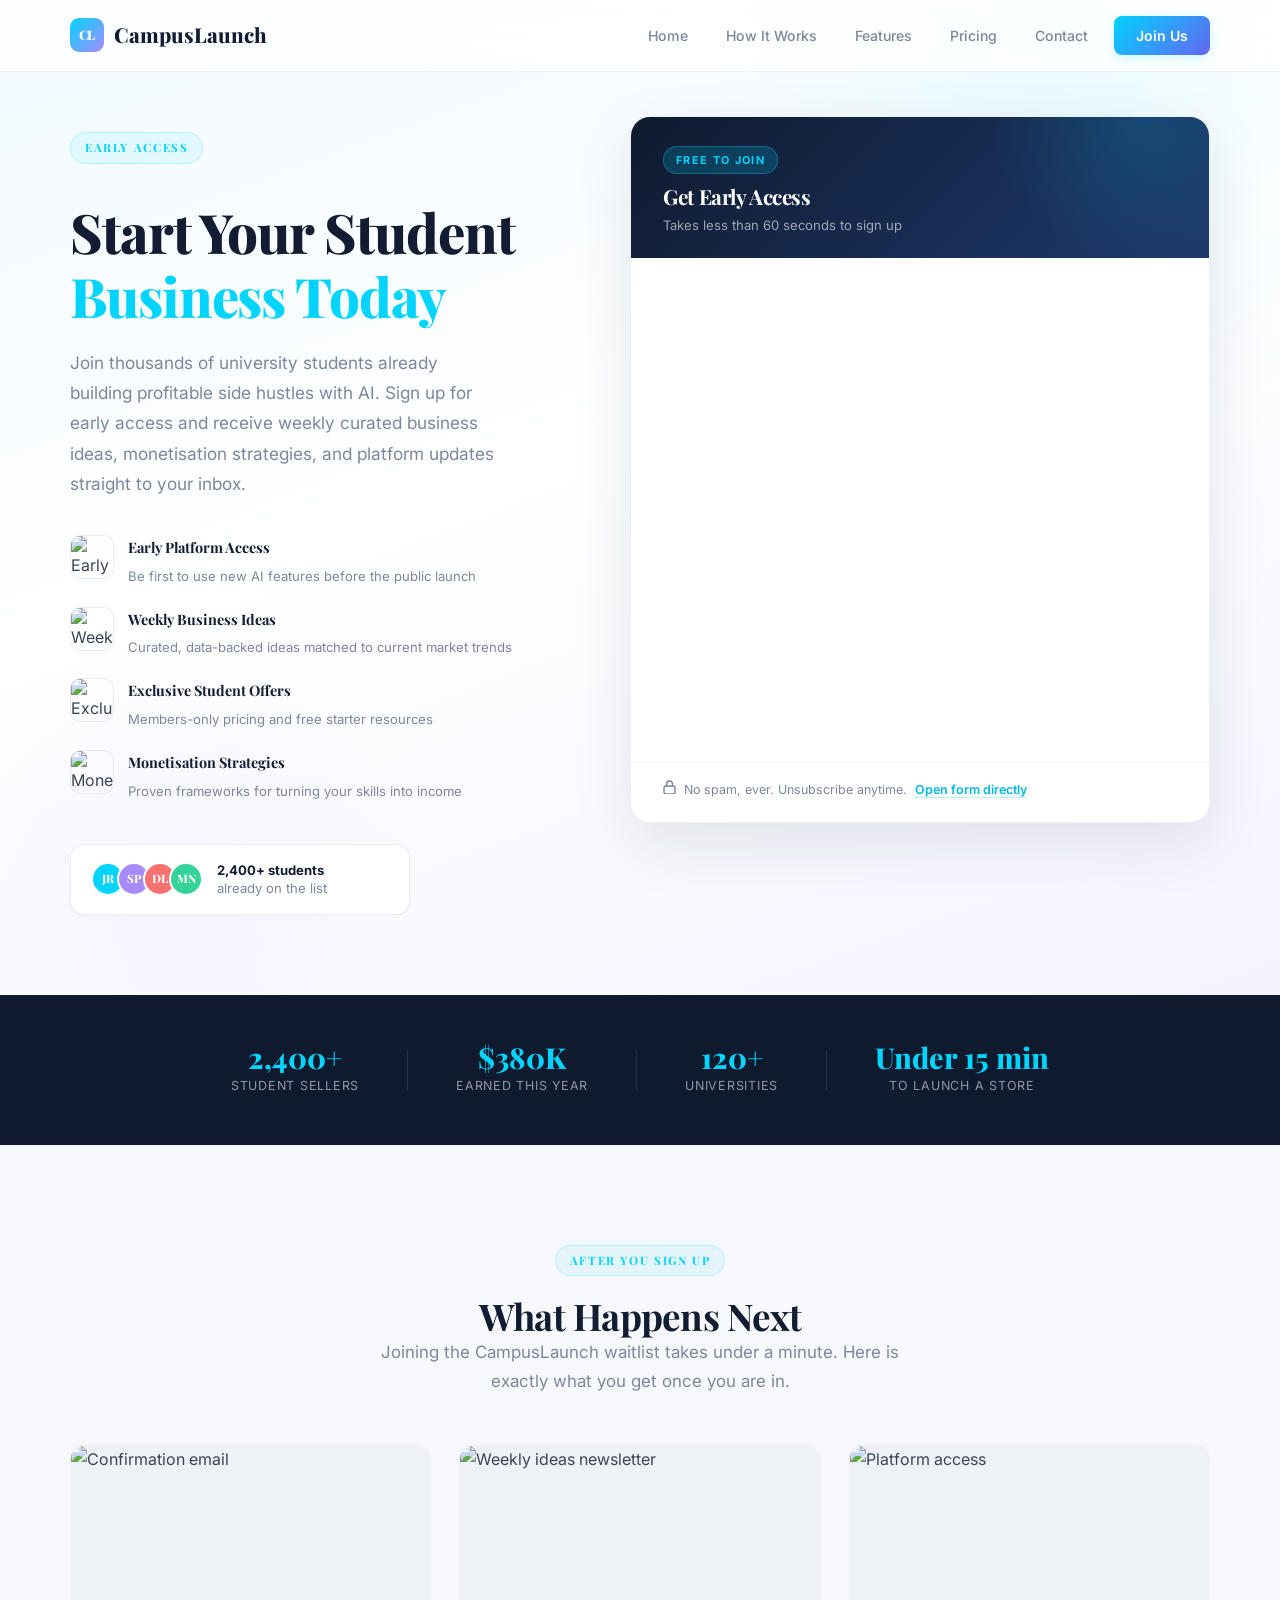
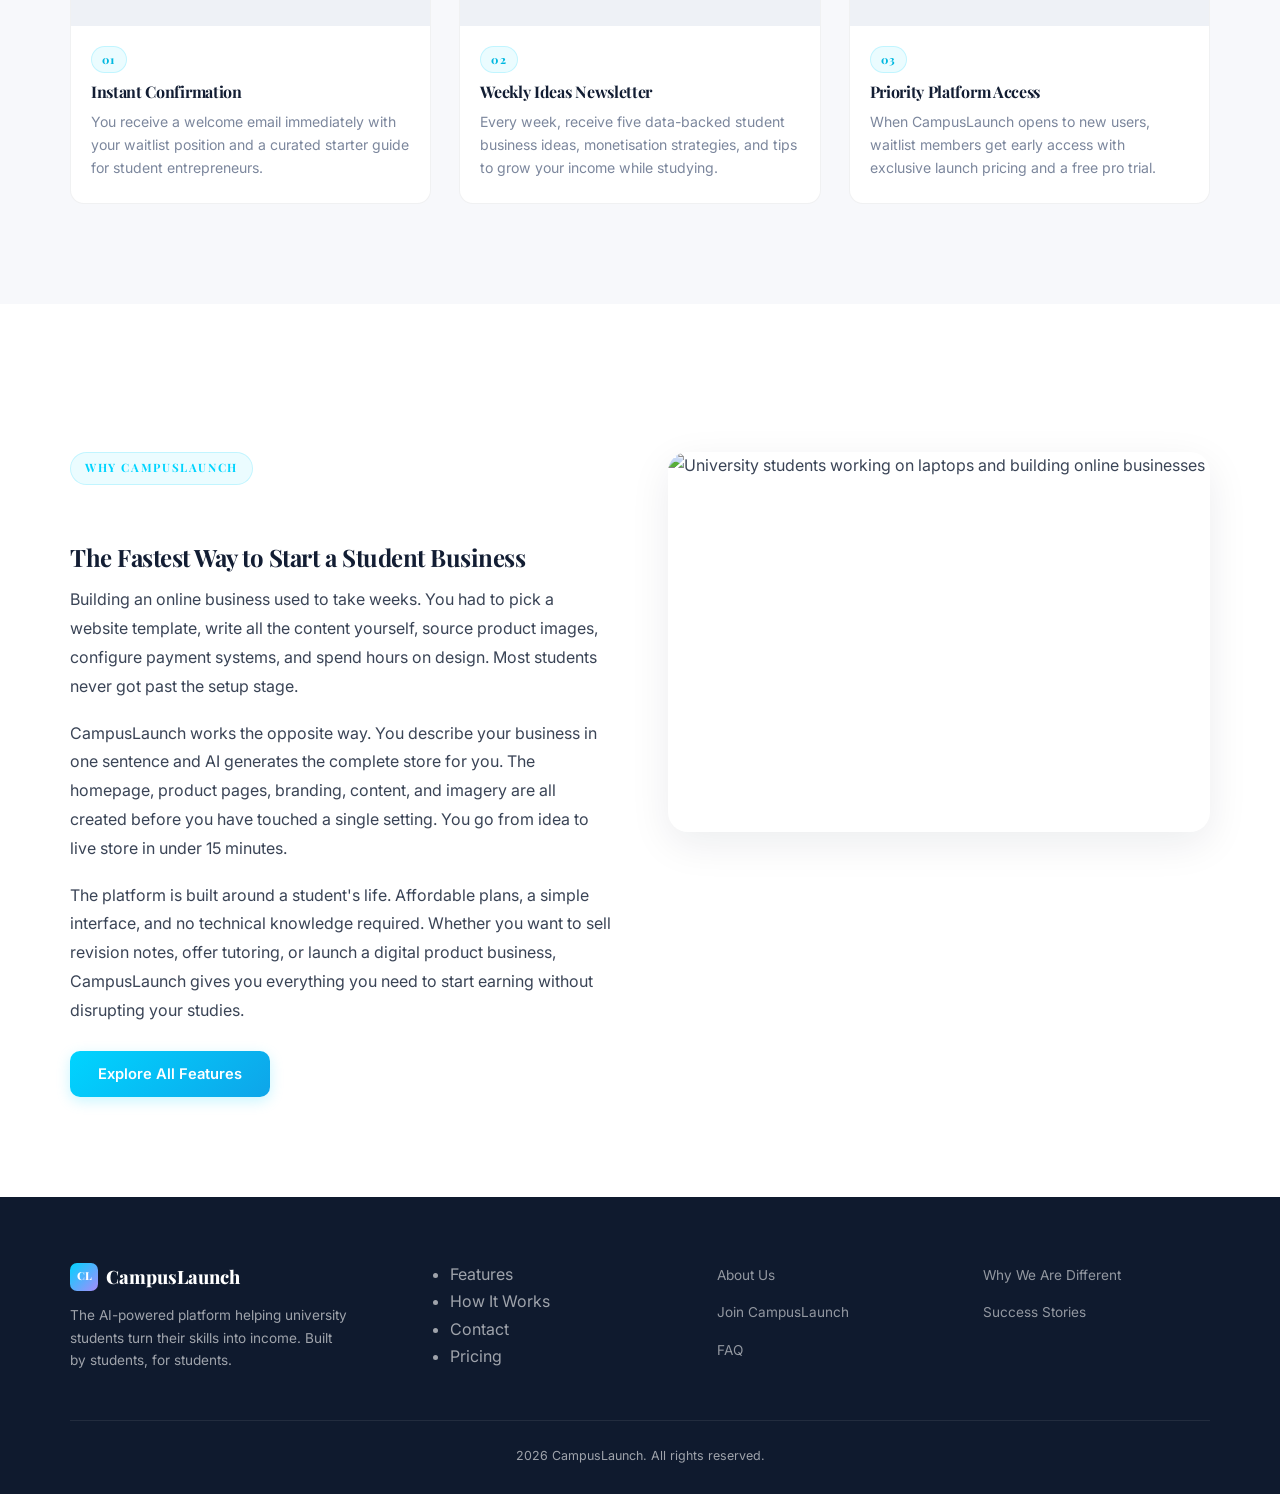
==== CampusLaunch/contact.html @ 21c86d1c "links" ====
<!DOCTYPE html>
<html lang="en">
<head>
  <!-- Google tag (gtag.js) -->
  <script async src="https://www.googletagmanager.com/gtag/js?id=G-KJG0RZD0YB"></script>
  <script>
    window.dataLayer = window.dataLayer || [];
    function gtag(){
      dataLayer.push(arguments);}
    gtag('js', new Date());
    gtag('config', 'G-KJG0RZD0YB');
  </script>

  <meta charset="UTF-8">
  <meta name="robots" content="index, follow">
  <meta name="viewport" content="width=device-width, initial-scale=1.0">

  <title>Join CampusLaunch | Get Early Access and Weekly Business Ideas</title>
  <meta name="description" content="Sign up for CampusLaunch early access. Get curated student business ideas, monetisation strategies, and exclusive platform updates straight to your inbox.">
  <link rel="canonical" href="https://campuslaunch.vercel.app/contact">

  <!-- Open Graph -->
  <meta property="og:title" content="Join CampusLaunch | Get Early Access">
  <meta property="og:description" content="Sign up for CampusLaunch early access and start building your AI-powered student business today.">
  <meta property="og:type" content="website">
  <meta property="og:url" content="https://campuslaunch.vercel.app/contact" >

  <!-- Fonts -->
  <link rel="preconnect" href="https://fonts.googleapis.com">
  <link rel="preconnect" href="https://fonts.gstatic.com" crossorigin>
  <link href="https://fonts.googleapis.com/css2?family=Playfair+Display:wght@500;600;700;800&family=Inter:wght@400;500;600;700&display=swap" rel="stylesheet">
  <!-- Styles -->
  <link rel="stylesheet" href="css/main.css">

  <!-- Structured Data -->
  <script type="application/ld+json">
  {
    "@context": "https://schema.org",
    "@type": "WebPage",
    "name": "Contact CampusLaunch",
    "description": "Join the CampusLaunch early access list to receive curated student business ideas and exclusive platform updates.",
    "url": "https://campuslaunch.vercel.app/contact"  }
  </script>
</head>

<body>

  <!-- Scroll Progress Bar -->
  <div class="scroll-progress" id="scrollProgress"></div>

  <!-- ======= NAVIGATION ======= -->
  <nav class="navbar" id="navbar">
    <div class="nav-inner">
      <a href="/" class="nav-brand">
        <span class="logo-mark">CL</span>
        CampusLaunch
      </a>
      <ul class="nav-links" id="navLinks">
        <li><a href="/">Home</a></li>
        <li><a href="/how-it-works">How It Works</a></li>
        <li><a href="/features">Features</a></li>
        <li><a href="/pricing">Pricing</a></li>
        <li><a href="/contact">Contact</a></li>
        <li><a href="/contact" class="nav-cta" onclick="gtag('event', 'cta_click', {
          'event_category': 'CTA',
          'event_label': 'Navigation Join Us'
        });">Join Us</a></li>
      </ul>
      <div class="hamburger" id="hamburger" onclick="toggleNav()">
        <span></span><span></span><span></span>
      </div>
    </div>
  </nav>

  <!-- ======= CONTACT HERO WITH FORM ======= -->
  <section class="contact-hero">
    <div class="container">
      <div class="contact-hero-inner">

        <!-- Left: Text and Benefits -->
        <div class="contact-hero-text">
          <div class="section-label">Early Access</div>
          <h1>Start Your Student<br><span class="accent">Business Today</span></h1>
          <p class="contact-lead">Join thousands of university students already building profitable side hustles with AI. Sign up for early access and receive weekly curated business ideas, monetisation strategies, and platform updates straight to your inbox.</p>

          <div class="contact-benefits">
            <div class="benefit-item">
              <div class="benefit-icon-img">
                <img src="https://images.unsplash.com/photo-1522202176988-66273c2fd55f?w=60&q=80" alt="Early access">
              </div>
              <div>
                <strong>Early Platform Access</strong>
                <span>Be first to use new AI features before the public launch</span>
              </div>
            </div>
            <div class="benefit-item">
              <div class="benefit-icon-img">
                <img src="https://images.unsplash.com/photo-1434030216411-0b793f4b4173?w=60&q=80" alt="Weekly ideas">
              </div>
              <div>
                <strong>Weekly Business Ideas</strong>
                <span>Curated, data-backed ideas matched to current market trends</span>
              </div>
            </div>
            <div class="benefit-item">
              <div class="benefit-icon-img">
                <img src="https://images.unsplash.com/photo-1554224155-6726b3ff858f?w=60&q=80" alt="Exclusive offers">
              </div>
              <div>
                <strong>Exclusive Student Offers</strong>
                <span>Members-only pricing and free starter resources</span>
              </div>
            </div>
            <div class="benefit-item">
              <div class="benefit-icon-img">
                <img src="https://images.unsplash.com/photo-1460925895917-afdab827c52f?w=60&q=80" alt="Monetisation strategies">
              </div>
              <div>
                <strong>Monetisation Strategies</strong>
                <span>Proven frameworks for turning your skills into income</span>
              </div>
            </div>
          </div>

          <div class="contact-social-proof">
            <div class="csp-avatars">
              <div class="csp-av av-cyan">JR</div>
              <div class="csp-av av-purple">SP</div>
              <div class="csp-av av-coral">DL</div>
              <div class="csp-av av-lime">MN</div>
            </div>
            <div class="csp-text">
              <strong>2,400+ students</strong> already on the list
            </div>
          </div>
        </div>

        <!-- Right: Google Form Card -->
        <div class="contact-form-panel">
          <div class="form-card">
            <div class="form-card-header">
              <div class="form-header-badge">Free to Join</div>
              <h3>Get Early Access</h3>
              <p>Takes less than 60 seconds to sign up</p>
            </div>
            <div class="form-card-body">
              <iframe
                src="https://forms.gle/98wyfQ5CXKZc43GC8"
                width="100%"
                height="500"
                frameborder="0"
                title="CampusLaunch Early Access Signup Form">
              </iframe>
            </div>
            <div class="form-card-footer">
              <span class="form-lock-icon">
                <svg width="13" height="14" viewBox="0 0 13 14" fill="none" xmlns="http://www.w3.org/2000/svg">
                  <rect x="1" y="6" width="11" height="8" rx="2" stroke="#7c879d" stroke-width="1.4"/>
                  <path d="M3.5 6V4a3 3 0 016 0v2" stroke="#7c879d" stroke-width="1.4" stroke-linecap="round"/>
                </svg>
              </span>
              <span>No spam, ever. Unsubscribe anytime.</span>
              <a href="https://forms.gle/98wyfQ5CXKZc43GC8"
                 target="_blank"
                 rel="noopener"
                 class="inline-link"
                 onclick="gtag('event', 'lead_click', {
                   'event_category': 'Lead',
                   'event_label': 'Google Form Direct Click'
                 });">Open form directly</a>
            </div>
          </div>
        </div>

      </div>
    </div>
  </section>

  <!-- ======= STATS STRIP ======= -->
  <section class="stats-strip">
    <div class="container">
      <div class="stats-strip-inner stagger">
        <div class="stat-item">
          <div class="stat-number">2,400+</div>
          <div class="stat-label">Student Sellers</div>
        </div>
        <div class="stat-divider"></div>
        <div class="stat-item">
          <div class="stat-number">$380K</div>
          <div class="stat-label">Earned This Year</div>
        </div>
        <div class="stat-divider"></div>
        <div class="stat-item">
          <div class="stat-number">120+</div>
          <div class="stat-label">Universities</div>
        </div>
        <div class="stat-divider"></div>
        <div class="stat-item">
          <div class="stat-number">Under 15 min</div>
          <div class="stat-label">To Launch a Store</div>
        </div>
      </div>
    </div>
  </section>

  <!-- ======= WHAT HAPPENS NEXT ======= -->
  <section class="section section-alt dot-bg">
    <div class="container text-center">
      <div class="reveal">
        <div class="section-label">After You Sign Up</div>
        <h2>What Happens Next</h2>
        <p class="section-desc mx-auto">Joining the CampusLaunch waitlist takes under a minute. Here is exactly what you get once you are in.</p>
      </div>
      <div class="next-grid stagger">
        <div class="next-card">
          <div class="next-image">
            <img src="https://images.unsplash.com/photo-1596526131083-e8c633c948d2?w=500&q=80" alt="Confirmation email">
          </div>
          <div class="next-num">01</div>
          <h3>Instant Confirmation</h3>
          <p>You receive a welcome email immediately with your waitlist position and a curated starter guide for student entrepreneurs.</p>
        </div>
        <div class="next-card">
          <div class="next-image">
            <img src="https://images.unsplash.com/photo-1434030216411-0b793f4b4173?w=500&q=80" alt="Weekly ideas newsletter">
          </div>
          <div class="next-num">02</div>
          <h3>Weekly Ideas Newsletter</h3>
          <p>Every week, receive five data-backed student business ideas, monetisation strategies, and tips to grow your income while studying.</p>
        </div>
        <div class="next-card">
          <div class="next-image">
            <img src="https://images.unsplash.com/photo-1460925895917-afdab827c52f?w=500&q=80" alt="Platform access">
          </div>
          <div class="next-num">03</div>
          <h3>Priority Platform Access</h3>
          <p>When CampusLaunch opens to new users, waitlist members get early access with exclusive launch pricing and a free pro trial.</p>
        </div>
      </div>
    </div>
  </section>

  <!-- ======= WHY JOIN ======= -->
  <section class="section">
    <div class="container">
      <div class="content-with-image reveal">
        <div class="prose">
          <div class="section-label">Why CampusLaunch</div>
          <h2>The Fastest Way to Start a Student Business</h2>
          <p>Building an online business used to take weeks. You had to pick a website template, write all the content yourself, source product images, configure payment systems, and spend hours on design. Most students never got past the setup stage.</p>

          <p>CampusLaunch works the opposite way. You describe your business in one sentence and AI generates the complete store for you. The homepage, product pages, branding, content, and imagery are all created before you have touched a single setting. You go from idea to live store in under 15 minutes.</p>

          <p>The platform is built around a student's life. Affordable plans, a simple interface, and no technical knowledge required. Whether you want to sell revision notes, offer tutoring, or launch a digital product business, CampusLaunch gives you everything you need to start earning without disrupting your studies.</p>

          <a href="/features" class="btn btn-primary" style="margin-top:8px; display:inline-flex;">Explore All Features</a>
        </div>
        <div class="side-img">
          <img
            src="https://images.unsplash.com/photo-1523240795612-9a054b0db644?w=700&q=80"
            alt="University students working on laptops and building online businesses"
            width="700" height="467"
            loading="lazy"
          >
        </div>
      </div>
    </div>
  </section>

  <!-- ======= FOOTER ======= -->
  <footer class="site-footer">
    <div class="container">
      <div class="footer-grid">
        <div class="footer-brand">
          <div class="fb-name"><span class="logo-mark">CL</span> CampusLaunch</div>
          <p>The AI-powered platform helping university students turn their skills into income. Built by students, for students.</p>
        </div>
        <div class="footer-co
        l">
          <ul>
            <li><a href="/features">Features</a></li>
            <li><a href="/how-it-works">How It Works</a></li>
            <li><a href="/contact">Contact</a></li>
            <li><a href="/pricing">Pricing</a></li>
          </ul>
        </div>
        <div class="footer-col">
          <ul>
            <li><a href="/">About Us</a></li>
            <li><a href="/contact">Join CampusLaunch</a></li>
            <li><a href="/pricing#faq">FAQ</a></li>
          </ul>
        </div>
        <div class="footer-col">
          <ul>
            <li><a href="/how-it-works#different">Why We Are Different</a></li>
            <li><a href="/#stories">Success Stories</a></li>
          </ul>
        </div>
      </div>
      <div class="footer-bottom">
        <span>2026 CampusLaunch. All rights reserved.</span>
      </div>
    </div>
  </footer>

  <script defer src="js/main.js"></script>
</body>
</html>
---- CampusLaunch/css/main.css ----
/* ── Variables ──────────────────────────────────────────────── */
:root {
  /* Surfaces */
  --bg:           #ffffff;
  --bg-soft:      #f7f8fb;
  --bg-subtle:    #eef1f6;
  --bg-overlay:   rgba(255, 255, 255, 0.82);

  /* Text */
  --navy:         #0f1a2e;
  --heading:      #121d33;
  --body:         #3a4456;
  --muted:        #7c879d;
  --faint:        #b0b8c9;

  /* Accents */
  --cyan:         #00d4ff;
  --cyan-hover:   #00b8e0;
  --cyan-bg:      rgba(0, 212, 255, 0.08);
  --cyan-border:  rgba(0, 212, 255, 0.18);
  --purple:       #a78bfa;
  --purple-bg:    rgba(167, 139, 250, 0.08);
  --purple-border:rgba(167, 139, 250, 0.18);
  --coral:        #f87171;
  --coral-bg:     rgba(248, 113, 113, 0.08);
  --lime:         #34d399;
  --lime-bg:      rgba(52, 211, 153, 0.08);
  --amber:        #fbbf24;
  --amber-bg:     rgba(251, 191, 36, 0.08);

  /* Shadows */
  --shadow-sm:    0 1px 3px rgba(15, 26, 46, 0.04);
  --shadow-md:    0 4px 16px rgba(15, 26, 46, 0.06);
  --shadow-lg:    0 12px 40px rgba(15, 26, 46, 0.08);
  --shadow-xl:    0 20px 60px rgba(15, 26, 46, 0.10);

  /* Radius */
  --radius:       14px;
  --radius-sm:    10px;
  --radius-lg:    20px;
  --radius-pill:  50px;

  /* Typography */
  --font-display: 'Playfair Display', serif;
  --font-body: 'Inter', sans-serif;

  /* Motion */
  --ease:         cubic-bezier(0.25, 0.46, 0.45, 0.94);
  --transition:   0.3s var(--ease);
}

/* ── Reset ──────────────────────────────────────────────────── */
*, *::before, *::after { margin: 0; padding: 0; box-sizing: border-box; }
/* Backlink styling */
.backlink {
  color: #2563eb;          /* blue link color */
  font-weight: 500;        /* slightly stronger so examiner notices */
  text-decoration: none;
  transition: color 0.2s ease;
}

.backlink:hover {
  text-decoration: underline;
  color: #1d4ed8;          /* darker blue on hover */
}

html {
  scroll-behavior: smooth;
  scroll-padding-top: 84px;
}

body {
  font-family: var(--font-body);
  font-size: 1rem;
  line-height: 1.7;
  color: var(--body);
  background: var(--bg);
  -webkit-font-smoothing: antialiased;
  -moz-osx-font-smoothing: grayscale;
  overflow-x: hidden;
}

::selection {
  background: var(--cyan);
  color: #fff;
}

img {
  max-width: 100%;
  height: auto;
  display: block;
}

a { color: inherit; text-decoration: none; }

/* ── Container ──────────────────────────────────────────────── */
.container {
  width: 90%;
  max-width: 1140px;
  margin: 0 auto;
}

/* ── Subtle dot-grid background (applied per-section) ─────── */
.dot-bg {
  background-image: radial-gradient(circle, var(--bg-subtle) 1px, transparent 1px);
  background-size: 28px 28px;
}


/* ═══════════════════════════════════════════════════════════════
   NAVIGATION
   ═══════════════════════════════════════════════════════════════ */
.navbar {
  position: fixed;
  top: 0; left: 0; right: 0;
  z-index: 1000;
  height: 72px;
  display: flex;
  align-items: center;
  padding: 0 5%;
  background: var(--bg-overlay);
  backdrop-filter: blur(18px);
  -webkit-backdrop-filter: blur(18px);
  border-bottom: 1px solid rgba(15, 26, 46, 0.06);
  transition: box-shadow var(--transition);
}

.navbar.scrolled {
  box-shadow: var(--shadow-md);
}

.nav-inner {
  width: 100%;
  max-width: 1140px;
  margin: 0 auto;
  display: flex;
  align-items: center;
  justify-content: space-between;
}

/* Brand */
.nav-brand {
  display: flex;
  align-items: center;
  gap: 10px;
  font-family: var(--font-display);
  font-weight: 800;
  font-size: 1.28rem;
  color: var(--heading);
  text-decoration: none;
}

.nav-brand .logo-mark {
  width: 34px;
  height: 34px;
  border-radius: 9px;
  background: linear-gradient(135deg, var(--cyan), var(--purple));
  display: flex;
  align-items: center;
  justify-content: center;
  color: #fff;
  font-size: 13px;
  font-weight: 800;
  letter-spacing: -0.02em;
  flex-shrink: 0;
}

/* Links */
.nav-links {
  list-style: none;
  display: flex;
  align-items: center;
  gap: 6px;
}

.nav-links a {
  display: inline-block;
  padding: 7px 16px;
  font-size: 0.88rem;
  font-weight: 500;
  color: var(--muted);
  border-radius: 8px;
  transition: color var(--transition), background var(--transition);
}

.nav-links a:hover,
.nav-links a.active {
  color: var(--heading);
  background: var(--bg-soft);
}

.nav-links .nav-cta {
  background: linear-gradient(135deg, var(--cyan) 0%, #6366f1 100%);
  color: #fff !important;
  font-weight: 600;
  padding: 8px 22px;
  margin-left: 4px;
  border-radius: 8px;
  box-shadow: 0 3px 12px rgba(0, 212, 255, 0.2);
}

.nav-links .nav-cta:hover {
  background: linear-gradient(135deg, var(--cyan-hover) 0%, #4f46e5 100%);
  box-shadow: 0 6px 20px rgba(0, 212, 255, 0.35);
  transform: translateY(-1px);
}

/* Hamburger */
.hamburger {
  display: none;
  flex-direction: column;
  gap: 5px;
  cursor: pointer;
  padding: 8px;
  z-index: 1001;
}

.hamburger span {
  width: 22px;
  height: 2.2px;
  background: var(--heading);
  border-radius: 2px;
  transition: var(--transition);
}

.hamburger.open span:nth-child(1) { transform: rotate(45deg) translate(5px, 5px); }
.hamburger.open span:nth-child(2) { opacity: 0; }
.hamburger.open span:nth-child(3) { transform: rotate(-45deg) translate(5px, -5px); }


/* ═══════════════════════════════════════════════════════════════
   TYPOGRAPHY
   ═══════════════════════════════════════════════════════════════ */
h1, h2, h3, h4 {
  font-family: var(--font-display);
  color: var(--heading);
  line-height: 1.18;
  letter-spacing: -0.02em;
}

h1 { font-size: clamp(2.4rem, 5vw, 3.4rem); font-weight: 800; }
h2 { font-size: clamp(1.6rem, 3.5vw, 2.3rem); font-weight: 700; }
h3 { font-size: 1.15rem; font-weight: 700; }
h4 { font-size: 1rem; font-weight: 600; }

.section-label {
  display: inline-block;
  font-family: var(--font-display);
  font-size: 0.72rem;
  font-weight: 700;
  text-transform: uppercase;
  letter-spacing: 0.14em;
  color: var(--cyan);
  background: var(--cyan-bg);
  border: 1px solid var(--cyan-border);
  padding: 5px 14px;
  border-radius: var(--radius-pill);
  margin-bottom: 18px;
}

.section-desc {
  font-size: 1.06rem;
  color: var(--muted);
  line-height: 1.75;
  max-width: 560px;
}

.text-center { text-align: center; }
.mx-auto { margin-left: auto; margin-right: auto; }


/* ═══════════════════════════════════════════════════════════════
   BUTTONS
   ═══════════════════════════════════════════════════════════════ */
.btn {
  display: inline-flex;
  align-items: center;
  gap: 8px;
  font-family: var(--font-body);
  font-weight: 600;
  font-size: 0.92rem;
  padding: 13px 28px;
  border: none;
  border-radius: var(--radius-sm);
  cursor: pointer;
  text-decoration: none;
  transition: all var(--transition);
  line-height: 1.4;
}

.btn-primary {
  background: linear-gradient(135deg, var(--cyan) 0%, #0ea5e9 100%);
  color: #fff;
  box-shadow: 0 4px 14px rgba(0, 212, 255, 0.22);
}

.btn-primary:hover {
  background: linear-gradient(135deg, var(--cyan-hover) 0%, #0284c7 100%);
  transform: translateY(-2px);
  box-shadow: 0 8px 28px rgba(0, 212, 255, 0.35);
}

.btn-outline {
  background: transparent;
  color: var(--heading);
  border: 1.5px solid rgba(15, 26, 46, 0.14);
}

.btn-outline:hover {
  border-color: rgba(15, 26, 46, 0.28);
  background: var(--bg-soft);
}

.btn-white {
  background: #fff;
  color: var(--heading);
  box-shadow: var(--shadow-sm);
}

.btn-white:hover {
  box-shadow: var(--shadow-md);
  transform: translateY(-1px);
}


/* ═══════════════════════════════════════════════════════════════
   HERO
   ═══════════════════════════════════════════════════════════════ */
.hero {
  padding: 140px 0 100px;
  position: relative;
  overflow: hidden;
}

/* Soft radial glow */
.hero::before {
  content: '';
  position: absolute;
  width: 700px;
  height: 700px;
  background: radial-gradient(circle, rgba(0, 212, 255, 0.06) 0%, transparent 70%);
  top: -200px;
  right: -150px;
  pointer-events: none;
}

.hero::after {
  content: '';
  position: absolute;
  width: 500px;
  height: 500px;
  background: radial-gradient(circle, rgba(167, 139, 250, 0.05) 0%, transparent 70%);
  bottom: -100px;
  left: -100px;
  pointer-events: none;
}

.hero-grid {
  display: grid;
  grid-template-columns: 1fr 1fr;
  gap: 60px;
  align-items: center;
}

.hero-content {
  position: relative;
  z-index: 1;
}

.hero-badge {
  display: inline-flex;
  align-items: center;
  gap: 8px;
  background: var(--cyan-bg);
  border: 1px solid var(--cyan-border);
  padding: 5px 16px;
  border-radius: var(--radius-pill);
  font-size: 0.78rem;
  font-weight: 600;
  color: var(--cyan-hover);
  margin-bottom: 24px;
  animation: fadeSlideUp 0.7s ease both;
}

.hero-badge .pulse-dot {
  width: 7px;
  height: 7px;
  background: var(--cyan);
  border-radius: 50%;
  animation: pulse 2s infinite;
}

.hero h1 {
  margin-bottom: 20px;
  animation: fadeSlideUp 0.7s ease 0.1s both;
}

.hero h1 .accent {
  color: var(--cyan);
}

.hero-text {
  font-size: 1.1rem;
  color: var(--muted);
  line-height: 1.75;
  margin-bottom: 32px;
  max-width: 480px;
  animation: fadeSlideUp 0.7s ease 0.2s both;
}

.hero-actions {
  display: flex;
  gap: 14px;
  flex-wrap: wrap;
  animation: fadeSlideUp 0.7s ease 0.3s both;
}

.hero-visual {
  position: relative;
  z-index: 1;
  animation: fadeSlideUp 0.7s ease 0.25s both;
}


/* Hero stats row */
.hero-stats {
  display: flex;
  gap: 40px;
  margin-top: 48px;
  padding-top: 32px;
  border-top: 1px solid var(--bg-subtle);
  animation: fadeSlideUp 0.7s ease 0.4s both;
}

.hero-stat .number {
  font-family: var(--font-display);
  font-size: 1.6rem;
  font-weight: 800;
  color: var(--heading);
}

.hero-stat .label {
  font-size: 0.78rem;
  color: var(--muted);
  text-transform: uppercase;
  letter-spacing: 0.06em;
  margin-top: 2px;
}


/* ═══════════════════════════════════════════════════════════════
   SECTIONS
   ═══════════════════════════════════════════════════════════════ */
.section { padding: 100px 0; }
.section-alt { background: var(--bg-soft); }


/* ═══════════════════════════════════════════════════════════════
   CARD GRID
   ═══════════════════════════════════════════════════════════════ */
.card-grid {
  display: grid;
  gap: 24px;
  margin-top: 48px;
}

.card-grid.cols-3 { grid-template-columns: repeat(3, 1fr); }
.card-grid.cols-2 { grid-template-columns: repeat(2, 1fr); }

/* Feature Cards */
.feature-card {
  background: var(--bg);
  border: 1px solid rgba(15, 26, 46, 0.06);
  border-radius: var(--radius);
  padding: 0;
  overflow: hidden;
  transition: all var(--transition);
}

.feature-card h3,
.feature-card p,
.feature-card .fc-num {
  padding-left: 28px;
  padding-right: 28px;
}

.feature-card h3 { padding-top: 4px; }
.feature-card p { padding-bottom: 28px; }

.section-alt .feature-card {
  border-color: rgba(15, 26, 46, 0.04);
}

.feature-card:hover {
  transform: translateY(-4px);
  box-shadow: var(--shadow-lg);
  border-color: rgba(0, 212, 255, 0.12);
}

.feature-card .fc-icon {
  width: 50px;
  height: 50px;
  border-radius: 13px;
  display: flex;
  align-items: center;
  justify-content: center;
  font-size: 1.35rem;
  margin-bottom: 18px;
}

.feature-card h3 {
  margin-bottom: 8px;
}

.feature-card p {
  font-size: 0.9rem;
  color: var(--muted);
  line-height: 1.65;
}

/* Internal link styling */
.inline-link {
  color: var(--cyan-hover);
  font-weight: 600;
  text-decoration: underline;
  text-decoration-color: rgba(0, 212, 255, 0.3);
  text-underline-offset: 3px;
  transition: var(--transition);
}

.inline-link:hover {
  color: var(--cyan);
  text-decoration-color: var(--cyan);
}


/* ═══════════════════════════════════════════════════════════════
   HOW IT WORKS Steps
   ═══════════════════════════════════════════════════════════════ */
.steps-grid {
  display: grid;
  grid-template-columns: repeat(3, 1fr);
  gap: 32px;
  margin-top: 56px;
  position: relative;
}

/* Connecting line */
.steps-grid::before {
  content: '';
  position: absolute;
  top: 46px;
  left: 16.66%;
  right: 16.66%;
  height: 2px;
  background: linear-gradient(90deg, var(--cyan), var(--purple), var(--coral));
  opacity: 0.25;
  border-radius: 2px;
}

.step-item {
  text-align: center;
  position: relative;
  z-index: 1;
}

.step-num {
  width: 92px;
  height: 92px;
  border-radius: 50%;
  display: flex;
  align-items: center;
  justify-content: center;
  margin: 0 auto 24px;
  font-family: var(--font-display);
  font-size: 1.5rem;
  font-weight: 800;
  background: var(--bg);
  box-shadow: var(--shadow-md);
}

.step-item:nth-child(1) .step-num { color: var(--cyan);   border: 2px solid var(--cyan-border); }
.step-item:nth-child(2) .step-num { color: var(--purple); border: 2px solid var(--purple-border); }
.step-item:nth-child(3) .step-num { color: var(--coral);  border: 2px solid rgba(248,113,113,0.2); }

.step-item h3 { margin-bottom: 10px; }

.step-item p {
  font-size: 0.9rem;
  color: var(--muted);
  line-height: 1.65;
  max-width: 300px;
  margin: 0 auto;
}

/* Step image */
.step-image {
  margin-top: 56px;
  border-radius: var(--radius-lg);
  overflow: hidden;
  box-shadow: var(--shadow-lg);
}

.step-image img {
  width: 100%;
  height: 360px;
  object-fit: cover;
}




/* ═══════════════════════════════════════════════════════════════
   TESTIMONIALS / SUCCESS STORIES
   ═══════════════════════════════════════════════════════════════ */
.story-card {
  background: var(--bg);
  border: 1px solid rgba(15, 26, 46, 0.06);
  border-radius: var(--radius);
  padding: 36px 32px;
  transition: all var(--transition);
  position: relative;
  overflow: hidden;
}

.story-card::before {
  content: '';
  position: absolute;
  top: 0; left: 0; right: 0;
  height: 3px;
  background: linear-gradient(90deg, var(--cyan), var(--purple));
  opacity: 0;
  transition: opacity var(--transition);
}

.story-card:hover::before { opacity: 1; }

.story-card:hover {
  transform: translateY(-4px);
  box-shadow: var(--shadow-lg);
  border-color: rgba(0, 212, 255, 0.1);
}

.story-quote {
  font-size: 1rem;
  line-height: 1.75;
  color: var(--body);
  font-style: italic;
  padding-left: 18px;
  border-left: 3px solid var(--cyan);
  margin-bottom: 24px;
}

.story-meta {
  display: flex;
  align-items: center;
  gap: 12px;
  margin-bottom: 16px;
}

.story-avatar {
  width: 42px;
  height: 42px;
  border-radius: 50%;
  display: flex;
  align-items: center;
  justify-content: center;
  font-family: var(--font-display);
  font-weight: 800;
  font-size: 0.85rem;
  color: #fff;
  flex-shrink: 0;
}

.story-avatar.av-cyan   { background: var(--cyan); }
.story-avatar.av-purple { background: var(--purple); }
.story-avatar.av-coral  { background: var(--coral); }

.story-info strong {
  display: block;
  font-family: var(--font-display);
  font-size: 0.9rem;
  font-weight: 700;
  color: var(--heading);
}

.story-info span {
  font-size: 0.78rem;
  color: var(--muted);
}

.story-result {
  display: inline-flex;
  align-items: center;
  gap: 6px;
  background: var(--lime-bg);
  color: #059669;
  font-weight: 600;
  font-size: 0.8rem;
  padding: 5px 14px;
  border-radius: var(--radius-pill);
}



/* ═══════════════════════════════════════════════════════════════
   PRICING
   ═══════════════════════════════════════════════════════════════ */
.pricing-toggle {
  display: flex;
  align-items: center;
  justify-content: center;
  gap: 14px;
  margin-top: 24px;
}

.pricing-toggle span {
  font-size: 0.88rem;
  color: var(--muted);
  font-weight: 500;
  transition: color var(--transition);
}

.pricing-toggle span.active {
  color: var(--heading);
  font-weight: 600;
}

.toggle-track {
  width: 50px;
  height: 26px;
  background: var(--bg-subtle);
  border: 1px solid rgba(15, 26, 46, 0.1);
  border-radius: var(--radius-pill);
  cursor: pointer;
  position: relative;
  transition: var(--transition);
}

.toggle-track::after {
  content: '';
  position: absolute;
  width: 20px;
  height: 20px;
  border-radius: 50%;
  background: var(--cyan);
  top: 2px;
  left: 2px;
  transition: var(--transition);
  box-shadow: 0 2px 6px rgba(0, 212, 255, 0.3);
}

.toggle-track.yearly::after {
  transform: translateX(24px);
}

.toggle-track.yearly {
  background: var(--cyan-bg);
  border-color: var(--cyan-border);
}

.save-pill {
  font-size: 0.68rem;
  font-weight: 700;
  background: var(--lime-bg);
  color: #059669;
  padding: 3px 10px;
  border-radius: var(--radius-pill);
  border: 1px solid rgba(52, 211, 153, 0.15);
}

.pricing-grid {
  display: grid;
  grid-template-columns: repeat(2, 1fr);
  gap: 28px;
  max-width: 780px;
  margin: 48px auto 0;
}

.pricing-card {
  background: var(--bg);
  border: 1px solid rgba(15, 26, 46, 0.07);
  border-radius: var(--radius);
  padding: 40px 34px;
  position: relative;
  transition: all var(--transition);
}

.pricing-card:hover {
  box-shadow: var(--shadow-lg);
}

.pricing-card.featured {
  border: 2px solid var(--cyan);
  box-shadow: 0 0 0 4px rgba(0, 212, 255, 0.08);
}

.pricing-card.featured::before {
  content: 'RECOMMENDED';
  position: absolute;
  top: -13px;
  left: 50%;
  transform: translateX(-50%);
  background: var(--cyan);
  color: #fff;
  font-size: 0.65rem;
  font-weight: 700;
  letter-spacing: 0.1em;
  padding: 4px 16px;
  border-radius: var(--radius-pill);
}

.pricing-card .pc-name {
  font-family: var(--font-display);
  font-size: 1.1rem;
  font-weight: 700;
  color: var(--heading);
  margin-bottom: 4px;
}

.pricing-card .pc-desc {
  font-size: 0.82rem;
  color: var(--muted);
  margin-bottom: 24px;
}

.pricing-card .pc-price {
  font-family: var(--font-display);
  font-size: 2.8rem;
  font-weight: 800;
  color: var(--heading);
  line-height: 1;
  margin-bottom: 4px;
}

.pricing-card .pc-price .currency {
  font-size: 1rem;
  vertical-align: super;
  color: var(--muted);
}

.pricing-card .pc-period {
  font-size: 0.8rem;
  color: var(--muted);
  margin-bottom: 28px;
}

.pricing-features {
  list-style: none;
  display: flex;
  flex-direction: column;
  gap: 12px;
  margin-bottom: 32px;
}

.pricing-features li {
  display: flex;
  align-items: flex-start;
  gap: 10px;
  font-size: 0.88rem;
  color: var(--body);
  line-height: 1.5;
}

.pricing-features .check {
  color: var(--cyan);
  font-weight: 700;
  flex-shrink: 0;
  margin-top: 2px;
}

.pricing-btn {
  display: block;
  width: 100%;
  text-align: center;
  padding: 14px;
  border-radius: var(--radius-sm);
  font-family: var(--font-body);
  font-weight: 600;
  font-size: 0.92rem;
  cursor: pointer;
  border: none;
  text-decoration: none;
  transition: all var(--transition);
}

.pricing-btn.btn-fill {
  background: var(--cyan);
  color: #fff;
}

.pricing-btn.btn-fill:hover {
  background: var(--cyan-hover);
  transform: translateY(-1px);
  box-shadow: 0 6px 20px rgba(0, 212, 255, 0.25);
}

.pricing-btn.btn-stroke {
  background: transparent;
  border: 1.5px solid rgba(15, 26, 46, 0.12);
  color: var(--heading);
}

.pricing-btn.btn-stroke:hover {
  border-color: rgba(15, 26, 46, 0.25);
  background: var(--bg-soft);
}


/* ═══════════════════════════════════════════════════════════════
   CTA BANNER
   ═══════════════════════════════════════════════════════════════ */
.cta-banner {
  background: linear-gradient(135deg, var(--navy) 0%, #1a2744 100%);
  border-radius: var(--radius-lg);
  padding: 64px 48px;
  text-align: center;
  color: #fff;
  position: relative;
  overflow: hidden;
  margin-top: 80px;
}

.cta-banner::before {
  content: '';
  position: absolute;
  width: 400px;
  height: 400px;
  background: radial-gradient(circle, rgba(0, 212, 255, 0.12), transparent 70%);
  top: -150px;
  right: -100px;
  pointer-events: none;
}

.cta-banner h2 {
  color: #fff;
  margin-bottom: 12px;
}

.cta-banner p {
  color: rgba(255,255,255,0.65);
  font-size: 1.05rem;
  max-width: 440px;
  margin: 0 auto 28px;
}

.cta-banner .btn-white {
  color: var(--heading);
}


/* ═══════════════════════════════════════════════════════════════
   AI IDEA GENERATOR WIDGET
   ═══════════════════════════════════════════════════════════════ */
.generator-widget {
  background: var(--bg);
  border: 1px solid rgba(15, 26, 46, 0.07);
  border-radius: var(--radius);
  padding: 40px 36px;
  max-width: 680px;
  margin: 48px auto 0;
  text-align: center;
  position: relative;
  overflow: hidden;
  box-shadow: var(--shadow-md);
}

.generator-widget::before {
  content: '';
  position: absolute;
  top: 0; left: 0; right: 0;
  height: 3px;
  background: linear-gradient(90deg, var(--cyan), var(--purple), var(--coral));
}

.generator-widget h3 {
  margin-bottom: 6px;
}

.generator-widget > p {
  color: var(--muted);
  font-size: 0.9rem;
  margin-bottom: 28px;
}

.gen-btn {
  display: inline-flex;
  align-items: center;
  gap: 8px;
  background: linear-gradient(135deg, var(--cyan), #7c3aed);
  color: #fff;
  font-family: var(--font-body);
  font-weight: 600;
  font-size: 0.92rem;
  padding: 13px 30px;
  border: none;
  border-radius: var(--radius-sm);
  cursor: pointer;
  transition: all var(--transition);
}

.gen-btn:hover {
  transform: translateY(-2px);
  box-shadow: 0 8px 28px rgba(0, 212, 255, 0.3);
}

.idea-output {
  margin-top: 24px;
  min-height: 56px;
  display: flex;
  align-items: center;
  justify-content: center;
}

.idea-pill {
  background: var(--cyan-bg);
  border: 1px solid var(--cyan-border);
  border-radius: var(--radius-sm);
  padding: 16px 24px;
  font-weight: 500;
  color: var(--heading);
  font-size: 1rem;
  line-height: 1.55;
  opacity: 0;
  transform: translateY(8px);
  transition: opacity 0.4s ease, transform 0.4s ease;
}

.idea-pill.show {
  opacity: 1;
  transform: translateY(0);
}


/* ═══════════════════════════════════════════════════════════════
   PAGE-LEVEL HERO (inner pages)
   ═══════════════════════════════════════════════════════════════ */
.page-hero {
  padding: 130px 0 60px;
  text-align: center;
  position: relative;
  background: var(--bg-soft);
}

.page-hero::before {
  content: '';
  position: absolute;
  width: 600px;
  height: 600px;
  background: radial-gradient(circle, rgba(0, 212, 255, 0.04) 0%, transparent 70%);
  top: -200px;
  left: 50%;
  transform: translateX(-50%);
  pointer-events: none;
}

.page-hero h1 {
  margin-bottom: 14px;
}

.page-hero .section-desc {
  margin: 0 auto;
}

.breadcrumb {
  display: flex;
  align-items: center;
  justify-content: center;
  gap: 8px;
  font-size: 0.82rem;
  color: var(--muted);
  margin-bottom: 20px;
}

.breadcrumb a {
  color: var(--cyan-hover);
  text-decoration: underline;
  text-decoration-color: transparent;
  transition: var(--transition);
}

.breadcrumb a:hover {
  text-decoration-color: var(--cyan);
}


/* ═══════════════════════════════════════════════════════════════
   FOOTER
   ═══════════════════════════════════════════════════════════════ */
.site-footer {
  background: var(--navy);
  color: rgba(255,255,255,0.6);
  padding: 64px 0 28px;
  margin-top: 0;
}

.footer-grid {
  display: grid;
  grid-template-columns: 1.5fr 1fr 1fr 1fr;
  gap: 40px;
  margin-bottom: 48px;
}

.footer-brand .fb-name {
  font-family: var(--font-display);
  font-weight: 800;
  font-size: 1.15rem;
  color: #fff;
  display: flex;
  align-items: center;
  gap: 8px;
  margin-bottom: 12px;
}

.footer-brand .fb-name .logo-mark {
  width: 28px;
  height: 28px;
  border-radius: 7px;
  background: linear-gradient(135deg, var(--cyan), var(--purple));
  display: flex;
  align-items: center;
  justify-content: center;
  color: #fff;
  font-size: 11px;
  font-weight: 800;
}

.footer-brand p {
  font-size: 0.85rem;
  line-height: 1.65;
  max-width: 280px;
}

.footer-col h4 {
  font-family: var(--font-display);
  font-size: 0.75rem;
  font-weight: 700;
  text-transform: uppercase;
  letter-spacing: 0.1em;
  color: rgba(255,255,255,0.45);
  margin-bottom: 18px;
}

.footer-col ul {
  list-style: none;
  display: flex;
  flex-direction: column;
  gap: 10px;
}

.footer-col a {
  font-size: 0.85rem;
  color: rgba(255,255,255,0.55);
  transition: color var(--transition);
}

.footer-col a:hover { color: #fff; }

.footer-bottom {
  border-top: 1px solid rgba(255,255,255,0.08);
  padding-top: 24px;
  display: flex;
  justify-content: center;
  align-items: center;
  font-size: 0.78rem;
}


/* ═══════════════════════════════════════════════════════════════
   ANIMATIONS
   ═══════════════════════════════════════════════════════════════ */
@keyframes fadeSlideUp {
  from { opacity: 0; transform: translateY(22px); }
  to   { opacity: 1; transform: translateY(0); }
}

@keyframes pulse {
  0%, 100% { opacity: 1; transform: scale(1); }
  50%      { opacity: 0.4; transform: scale(1.6); }
}

@keyframes floatBadge {
  0%, 100% { transform: translateY(0); }
  50%      { transform: translateY(-8px); }
}

/* Scroll reveal */
.reveal {
  opacity: 0;
  transform: translateY(28px);
  transition: opacity 0.65s ease, transform 0.65s ease;
}

.reveal.visible { opacity: 1; transform: translateY(0); }

.stagger > * {
  opacity: 0;
  transform: translateY(18px);
  transition: opacity 0.5s ease, transform 0.5s ease;
}

.stagger.visible > *:nth-child(1) { transition-delay: 0.00s; }
.stagger.visible > *:nth-child(2) { transition-delay: 0.07s; }
.stagger.visible > *:nth-child(3) { transition-delay: 0.14s; }
.stagger.visible > *:nth-child(4) { transition-delay: 0.21s; }
.stagger.visible > *:nth-child(5) { transition-delay: 0.28s; }
.stagger.visible > *:nth-child(6) { transition-delay: 0.35s; }

.stagger.visible > * { opacity: 1; transform: translateY(0); }


/* ═══════════════════════════════════════════════════════════════
   RESPONSIVE
   ═══════════════════════════════════════════════════════════════ */
@media (max-width: 1024px) {
  .hero-grid { grid-template-columns: 1fr; gap: 48px; }
  .hero-visual { order: -1; }
  .hero-content { text-align: center; }
  .hero-text { margin: 0 auto 32px; }
  .hero-actions { justify-content: center; }
  .hero-stats { justify-content: center; }
  .card-grid.cols-3 { grid-template-columns: repeat(2, 1fr); }
  .steps-grid { grid-template-columns: repeat(2, 1fr); }
  .steps-grid::before { display: none; }
  .steps-grid .step-item:nth-child(3) { grid-column: 1 / -1; }
  .footer-grid { grid-template-columns: repeat(2, 1fr); }
}

@media (max-width: 768px) {
  .nav-links {
    display: none;
    position: fixed;
    top: 0; left: 0; right: 0; bottom: 0;
    background: rgba(255,255,255,0.97);
    backdrop-filter: blur(20px);
    flex-direction: column;
    align-items: center;
    justify-content: center;
    gap: 8px;
    z-index: 1000;
  }

  .nav-links.open { display: flex; }
  .nav-links a { font-size: 1.1rem; padding: 12px 24px; color: var(--heading); }

  .hamburger { display: flex; }

  .card-grid.cols-3,
  .card-grid.cols-2,
  .steps-grid,
  .pricing-grid { grid-template-columns: 1fr; }

  .hero-stats { flex-wrap: wrap; gap: 24px; justify-content: center; }

  .section { padding: 72px 0; }
  .hero { padding: 120px 0 72px; }

  .footer-grid { grid-template-columns: 1fr; }
  .footer-bottom { flex-direction: column; gap: 8px; text-align: center; }

  .cta-banner { padding: 48px 28px; }
}

@media (max-width: 480px) {
  .hero-actions { flex-direction: column; }
  .btn { width: 100%; justify-content: center; }
  .step-image img { height: 240px; }
}


/* ═══════════════════════════════════════════════════════════════
   PROSE (long-form content sections)
   ═══════════════════════════════════════════════════════════════ */
.prose {
  max-width: 700px;
  font-size: 1rem;
  line-height: 1.8;
  color: var(--body);
}

.prose p { margin-bottom: 18px; }

.prose h2 {
  font-size: 1.5rem;
  margin-top: 40px;
  margin-bottom: 14px;
}

.prose h3 {
  font-size: 1.15rem;
  margin-top: 28px;
  margin-bottom: 10px;
}

.prose ul, .prose ol {
  padding-left: 24px;
  margin-bottom: 18px;
}

.prose li {
  margin-bottom: 6px;
}

/* Two-col layout for content + sidebar image */
.content-with-image {
  display: grid;
  grid-template-columns: 1fr 1fr;
  gap: 56px;
  align-items: start;
  margin-top: 48px;
}

.content-with-image .side-img {
  border-radius: var(--radius-lg);
  overflow: hidden;
  box-shadow: var(--shadow-lg);
  position: sticky;
  top: 100px;
}

.content-with-image .side-img img {
  width: 100%;
  height: 380px;
  object-fit: cover;
}

@media (max-width: 768px) {
  .content-with-image {
    grid-template-columns: 1fr;
    gap: 32px;
  }
  .content-with-image .side-img { position: static; }
}




/* ═══════════════════════════════════════════════════════════════
   CONTACT PAGE — HERO
   ═══════════════════════════════════════════════════════════════ */
.contact-hero {
  padding: 116px 0 80px;
  position: relative;
  overflow: hidden;
  background: linear-gradient(160deg, #f0f9ff 0%, #ffffff 45%, #f5f3ff 100%);
}

.contact-hero::before {
  content: '';
  position: absolute;
  width: 700px;
  height: 700px;
  background: radial-gradient(circle, rgba(0, 212, 255, 0.07) 0%, transparent 70%);
  top: -220px;
  right: -120px;
  pointer-events: none;
}

.contact-hero::after {
  content: '';
  position: absolute;
  width: 500px;
  height: 500px;
  background: radial-gradient(circle, rgba(167, 139, 250, 0.06) 0%, transparent 70%);
  bottom: -140px;
  left: -80px;
  pointer-events: none;
}

.contact-hero-inner {
  display: grid;
  grid-template-columns: 1fr 1.15fr;
  gap: 56px;
  align-items: start;
  position: relative;
  z-index: 1;
}

.contact-hero-text {
  padding-top: 16px;
  animation: fadeSlideUp 0.7s ease 0.05s both;
}

.contact-hero-text h1 {
  margin: 18px 0 20px;
}

.contact-hero-text .accent { color: var(--cyan); }

.contact-lead {
  font-size: 1.08rem;
  color: var(--muted);
  line-height: 1.75;
  max-width: 430px;
  margin-bottom: 36px;
}

/* Benefits list */
.contact-benefits {
  display: flex;
  flex-direction: column;
  gap: 18px;
  margin-bottom: 40px;
}

.benefit-item {
  display: flex;
  align-items: flex-start;
  gap: 14px;
}

.benefit-icon {
  font-size: 1.3rem;
  flex-shrink: 0;
  margin-top: 2px;
}

.benefit-item strong {
  display: block;
  font-family: var(--font-display);
  font-size: 0.9rem;
  font-weight: 700;
  color: var(--heading);
  margin-bottom: 2px;
}

.benefit-item span {
  font-size: 0.82rem;
  color: var(--muted);
}

/* Social proof strip */
.contact-social-proof {
  display: flex;
  align-items: center;
  gap: 14px;
  padding: 16px 20px;
  background: var(--bg);
  border: 1px solid rgba(15, 26, 46, 0.07);
  border-radius: var(--radius);
  box-shadow: var(--shadow-sm);
  max-width: 340px;
}

.csp-avatars {
  display: flex;
}

.csp-av {
  width: 34px;
  height: 34px;
  border-radius: 50%;
  border: 2px solid #fff;
  display: flex;
  align-items: center;
  justify-content: center;
  font-family: var(--font-display);
  font-weight: 800;
  font-size: 0.72rem;
  color: #fff;
  flex-shrink: 0;
  margin-left: -8px;
}

.csp-av:first-child { margin-left: 0; }
.csp-av.av-cyan   { background: var(--cyan); }
.csp-av.av-purple { background: var(--purple); }
.csp-av.av-coral  { background: var(--coral); }
.csp-av.av-lime   { background: var(--lime); }

.csp-text {
  font-size: 0.82rem;
  color: var(--muted);
  line-height: 1.4;
}

.csp-text strong {
  display: block;
  font-weight: 700;
  color: var(--heading);
}


/* ═══════════════════════════════════════════════════════════════
   CONTACT PAGE — FORM CARD
   ═══════════════════════════════════════════════════════════════ */
.contact-form-panel {
  animation: fadeSlideUp 0.7s ease 0.15s both;
}

.form-card {
  background: #fff;
  border-radius: var(--radius-lg);
  box-shadow: var(--shadow-xl);
  border: 1px solid rgba(15, 26, 46, 0.07);
  overflow: hidden;
}

.form-card-header {
  padding: 28px 32px 22px;
  background: linear-gradient(135deg, #0f1a2e 0%, #1e3a6e 100%);
  color: #fff;
  position: relative;
  overflow: hidden;
}

.form-card-header::before {
  content: '';
  position: absolute;
  width: 300px;
  height: 300px;
  background: radial-gradient(circle, rgba(0, 212, 255, 0.15), transparent 70%);
  top: -150px;
  right: -80px;
}

.form-header-badge {
  display: inline-block;
  font-size: 0.68rem;
  font-weight: 700;
  text-transform: uppercase;
  letter-spacing: 0.12em;
  background: rgba(0, 212, 255, 0.18);
  border: 1px solid rgba(0, 212, 255, 0.3);
  color: var(--cyan);
  padding: 4px 12px;
  border-radius: var(--radius-pill);
  margin-bottom: 10px;
}

.form-card-header h3 {
  color: #fff;
  font-size: 1.3rem;
  margin-bottom: 5px;
}

.form-card-header p {
  font-size: 0.82rem;
  color: rgba(255, 255, 255, 0.6);
}

.form-card-body {
  padding: 4px 8px 0;
}

.form-card-body iframe { display: block; }

.form-card-footer {
  padding: 14px 32px 20px;
  display: flex;
  align-items: center;
  gap: 8px;
  font-size: 0.78rem;
  color: var(--muted);
  flex-wrap: wrap;
  border-top: 1px solid rgba(15, 26, 46, 0.05);
}

.form-lock-icon { font-size: 0.9rem; }


/* ═══════════════════════════════════════════════════════════════
   CONTACT PAGE — STATS STRIP
   ═══════════════════════════════════════════════════════════════ */
.stats-strip {
  background: var(--navy);
  padding: 36px 0;
}

.stats-strip-inner {
  display: flex;
  align-items: center;
  justify-content: center;
  gap: 0;
  flex-wrap: wrap;
}

.stat-item {
  text-align: center;
  padding: 12px 48px;
}

.stat-number {
  font-family: var(--font-display);
  font-size: 1.8rem;
  font-weight: 800;
  color: var(--cyan);
  line-height: 1;
  margin-bottom: 4px;
}

.stat-label {
  font-size: 0.78rem;
  color: rgba(255, 255, 255, 0.55);
  text-transform: uppercase;
  letter-spacing: 0.06em;
}

.stat-divider {
  width: 1px;
  height: 40px;
  background: rgba(255, 255, 255, 0.1);
}


/* ═══════════════════════════════════════════════════════════════
   RESPONSIVE — CONTACT PAGE
   ═══════════════════════════════════════════════════════════════ */
@media (max-width: 1024px) {
  .contact-hero-inner {
    grid-template-columns: 1fr;
    gap: 40px;
  }

  .contact-hero-text { padding-top: 0; }
  .contact-lead { max-width: 100%; }
  .contact-social-proof { max-width: 100%; }

  .stats-strip-inner { gap: 0; }
  .stat-item { padding: 12px 28px; }
}

@media (max-width: 768px) {
  .contact-hero { padding: 100px 0 64px; }

  .stats-strip-inner { flex-direction: column; gap: 8px; }
  .stat-divider { width: 60px; height: 1px; }
  .stat-item { padding: 8px 0; }
}

@media (max-width: 480px) {
  .form-card-header { padding: 22px 20px 18px; }
  .form-card-footer { padding: 12px 20px 16px; }
}


/* ═══════════════════════════════════════════════════════════════
   SCROLL PROGRESS BAR
   ═══════════════════════════════════════════════════════════════ */
.scroll-progress {
  position: fixed;
  top: 0;
  left: 0;
  height: 3px;
  width: 0%;
  background: linear-gradient(90deg, var(--cyan), #6366f1);
  z-index: 9999;
  transition: width 0.1s linear;
}


/* ═══════════════════════════════════════════════════════════════
   PRODUCT MOCKUP (hero + features page)
   ═══════════════════════════════════════════════════════════════ */
.product-mockup {
  background: #fff;
  border-radius: var(--radius-lg);
  box-shadow: var(--shadow-xl);
  border: 1px solid rgba(15, 26, 46, 0.08);
  overflow: hidden;
  animation: fadeSlideUp 0.7s ease 0.25s both;
}

.mockup-chrome {
  background: #f1f3f6;
  padding: 11px 16px;
  display: flex;
  align-items: center;
  gap: 8px;
  border-bottom: 1px solid rgba(15, 26, 46, 0.06);
}

.chrome-dots {
  display: flex;
  gap: 6px;
  flex-shrink: 0;
}

.chrome-dot {
  width: 11px;
  height: 11px;
  border-radius: 50%;
}

.dot-red    { background: #ff5f57; }
.dot-yellow { background: #febc2e; }
.dot-green  { background: #28c840; }

.chrome-url {
  flex: 1;
  background: #fff;
  border: 1px solid rgba(15, 26, 46, 0.09);
  border-radius: 6px;
  padding: 4px 12px;
  font-size: 0.72rem;
  color: var(--muted);
  font-family: var(--font-body);
  text-align: center;
}

.mockup-screen {
  position: relative;
  line-height: 0;
}

.mockup-screen img {
  width: 100%;
  height: 340px;
  object-fit: cover;
  object-position: top;
  display: block;
}

.mockup-live-badge {
  position: absolute;
  bottom: 14px;
  right: 14px;
  background: rgba(255, 255, 255, 0.95);
  border: 1px solid rgba(15, 26, 46, 0.08);
  border-radius: var(--radius-pill);
  padding: 6px 14px;
  font-size: 0.75rem;
  font-weight: 600;
  color: var(--heading);
  display: flex;
  align-items: center;
  gap: 7px;
  backdrop-filter: blur(8px);
  box-shadow: var(--shadow-md);
}

.live-dot {
  width: 7px;
  height: 7px;
  background: #28c840;
  border-radius: 50%;
  animation: pulse 2s infinite;
}

/* Hero metric card */
.hero-metric-card {
  position: absolute;
  bottom: -20px;
  left: -20px;
  background: #fff;
  border-radius: var(--radius);
  padding: 14px 20px;
  box-shadow: var(--shadow-lg);
  display: flex;
  align-items: center;
  gap: 12px;
  border: 1px solid rgba(15, 26, 46, 0.06);
  animation: floatBadge 3s ease-in-out infinite;
  z-index: 2;
}

.metric-arrow {
  font-family: var(--font-display);
  font-size: 1.1rem;
  font-weight: 800;
  color: #28c840;
}

.metric-body strong {
  display: block;
  font-size: 0.82rem;
  font-weight: 700;
  color: var(--heading);
}

.metric-body span {
  font-size: 0.72rem;
  color: var(--muted);
}


/* ═══════════════════════════════════════════════════════════════
   TRUST BAR
   ═══════════════════════════════════════════════════════════════ */
.trust-bar {
  background: var(--bg-soft);
  border-top: 1px solid rgba(15, 26, 46, 0.05);
  border-bottom: 1px solid rgba(15, 26, 46, 0.05);
  padding: 20px 0;
}

.trust-inner {
  display: flex;
  align-items: center;
  gap: 28px;
  flex-wrap: wrap;
  justify-content: center;
}

.trust-label {
  font-size: 0.78rem;
  font-weight: 600;
  color: var(--faint);
  text-transform: uppercase;
  letter-spacing: 0.08em;
  flex-shrink: 0;
}

.trust-logos {
  display: flex;
  align-items: center;
  gap: 28px;
  flex-wrap: wrap;
  justify-content: center;
}

.trust-logos span {
  font-family: var(--font-display);
  font-size: 0.82rem;
  font-weight: 700;
  color: var(--faint);
  letter-spacing: 0.02em;
  transition: color var(--transition);
  position: relative;
}

.trust-logos span:not(:last-child)::after {
  content: '';
  position: absolute;
  right: -15px;
  top: 50%;
  transform: translateY(-50%);
  width: 4px;
  height: 4px;
  background: var(--faint);
  border-radius: 50%;
  opacity: 0.5;
}

.trust-logos span:hover { color: var(--muted); }


/* ═══════════════════════════════════════════════════════════════
   HOW IT WORKS — HORIZONTAL LIST (homepage summary)
   ═══════════════════════════════════════════════════════════════ */
.hiw-grid {
  display: grid;
  grid-template-columns: repeat(3, 1fr);
  gap: 32px;
  margin-top: 56px;
}

.hiw-step {
  display: flex;
  flex-direction: column;
  gap: 16px;
  padding: 32px 28px;
  background: var(--bg);
  border: 1px solid rgba(15, 26, 46, 0.06);
  border-radius: var(--radius);
  position: relative;
  transition: all var(--transition);
}

.hiw-step::before {
  content: '';
  position: absolute;
  top: 0; left: 0; right: 0;
  height: 3px;
  background: linear-gradient(90deg, var(--cyan), #6366f1);
  border-radius: var(--radius) var(--radius) 0 0;
  opacity: 0;
  transition: opacity var(--transition);
}

.hiw-step:hover::before { opacity: 1; }
.hiw-step:hover { transform: translateY(-4px); box-shadow: var(--shadow-lg); }

.hiw-num {
  font-family: var(--font-display);
  font-size: 2.4rem;
  font-weight: 800;
  background: linear-gradient(135deg, var(--cyan), #6366f1);
  -webkit-background-clip: text;
  -webkit-text-fill-color: transparent;
  background-clip: text;
  line-height: 1;
  opacity: 0.25;
}

.hiw-content h3 { margin-bottom: 8px; }

.hiw-content p {
  font-size: 0.9rem;
  color: var(--muted);
  line-height: 1.65;
}


/* ═══════════════════════════════════════════════════════════════
   FEATURE CARD — IMAGE VARIANT
   ═══════════════════════════════════════════════════════════════ */
.fc-image-wrap {
  width: 100%;
  height: 180px;
  border-radius: 0;
  overflow: hidden;
  margin-bottom: 16px;
  background: var(--bg-subtle);
}

.fc-image-wrap img {
  width: 100%;
  height: 100%;
  object-fit: cover;
  transition: transform 0.5s var(--ease);
}

.feature-card:hover .fc-image-wrap img {
  transform: scale(1.04);
}

.fc-num {
  font-family: var(--font-display);
  font-size: 0.72rem;
  font-weight: 800;
  letter-spacing: 0.1em;
  color: var(--cyan-hover);
  background: var(--cyan-bg);
  border: 1px solid var(--cyan-border);
  display: inline-block;
  padding: 3px 10px;
  border-radius: var(--radius-pill);
  margin-bottom: 8px;
}


/* ═══════════════════════════════════════════════════════════════
   FEATURES PAGE — PRODUCT SHOWCASE
   ═══════════════════════════════════════════════════════════════ */
.showcase-mockup {
  max-width: 1000px;
  margin: 0 auto;
  border-radius: var(--radius-lg);
  overflow: hidden;
  box-shadow: var(--shadow-xl);
  border: 1px solid rgba(15, 26, 46, 0.08);
}

.showcase-screen {
  position: relative;
  line-height: 0;
}

.showcase-screen img {
  width: 100%;
  height: 520px;
  object-fit: cover;
  object-position: top;
  display: block;
}

.showcase-overlay {
  position: absolute;
  bottom: 0; left: 0; right: 0;
  padding: 24px;
  background: linear-gradient(to top, rgba(15, 26, 46, 0.5), transparent);
}

.showcase-label {
  display: inline-flex;
  align-items: center;
  gap: 8px;
  background: rgba(255, 255, 255, 0.92);
  border-radius: var(--radius-pill);
  padding: 7px 16px;
  font-size: 0.78rem;
  font-weight: 600;
  color: var(--heading);
  backdrop-filter: blur(8px);
}


/* ═══════════════════════════════════════════════════════════════
   CONTACT PAGE — BENEFIT ICON WITH IMAGE
   ═══════════════════════════════════════════════════════════════ */
.benefit-icon-img {
  width: 44px;
  height: 44px;
  border-radius: 10px;
  overflow: hidden;
  flex-shrink: 0;
  border: 1px solid rgba(15, 26, 46, 0.08);
}

.benefit-icon-img img {
  width: 100%;
  height: 100%;
  object-fit: cover;
}


/* ═══════════════════════════════════════════════════════════════
   CONTACT PAGE — WHAT HAPPENS NEXT CARDS
   ═══════════════════════════════════════════════════════════════ */
.next-grid {
  display: grid;
  grid-template-columns: repeat(3, 1fr);
  gap: 28px;
  margin-top: 48px;
  text-align: left;
}

.next-card {
  background: var(--bg);
  border: 1px solid rgba(15, 26, 46, 0.06);
  border-radius: var(--radius);
  overflow: hidden;
  transition: all var(--transition);
}

.next-card:hover {
  transform: translateY(-4px);
  box-shadow: var(--shadow-lg);
}

.next-image {
  height: 180px;
  overflow: hidden;
  background: var(--bg-subtle);
}

.next-image img {
  width: 100%;
  height: 100%;
  object-fit: cover;
  transition: transform 0.5s var(--ease);
}

.next-card:hover .next-image img { transform: scale(1.04); }

.next-num {
  font-family: var(--font-display);
  font-size: 0.7rem;
  font-weight: 800;
  letter-spacing: 0.12em;
  color: var(--cyan-hover);
  background: var(--cyan-bg);
  border: 1px solid var(--cyan-border);
  display: inline-block;
  padding: 3px 10px;
  border-radius: var(--radius-pill);
  margin: 20px 20px 10px;
}

.next-card h3 {
  padding: 0 20px 8px;
  font-size: 1rem;
}

.next-card p {
  padding: 0 20px 24px;
  font-size: 0.88rem;
  color: var(--muted);
  line-height: 1.65;
}


/* ═══════════════════════════════════════════════════════════════
   RESPONSIVE — NEW ELEMENTS
   ═══════════════════════════════════════════════════════════════ */
@media (max-width: 1024px) {
  .hiw-grid { grid-template-columns: 1fr; }
  .next-grid { grid-template-columns: repeat(2, 1fr); }
  .showcase-screen img { height: 360px; }
}

@media (max-width: 768px) {
  .trust-logos { gap: 16px; }
  .next-grid { grid-template-columns: 1fr; }
  .showcase-screen img { height: 260px; }
  .mockup-screen img { height: 220px; }
}

@media (max-width: 480px) {
  .chrome-url { display: none; }
  .hero-metric-card { left: -10px; }
}
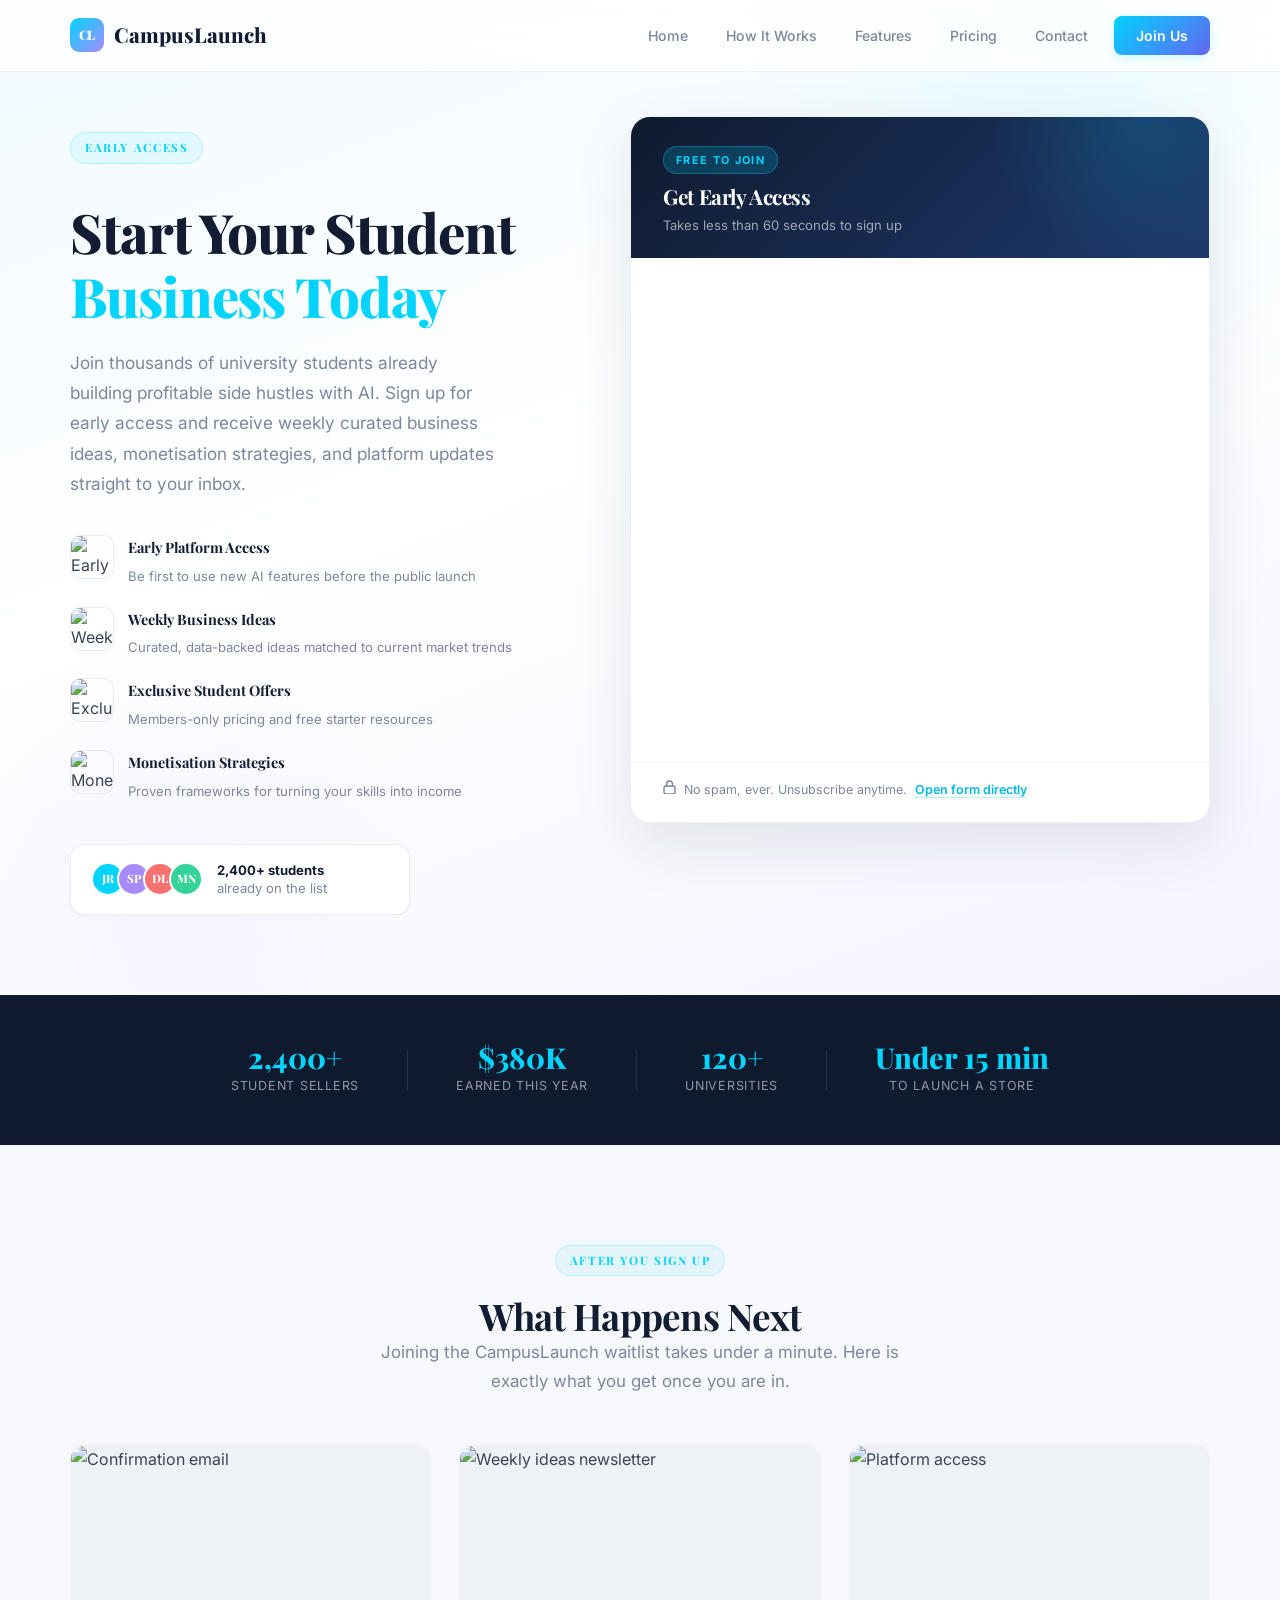
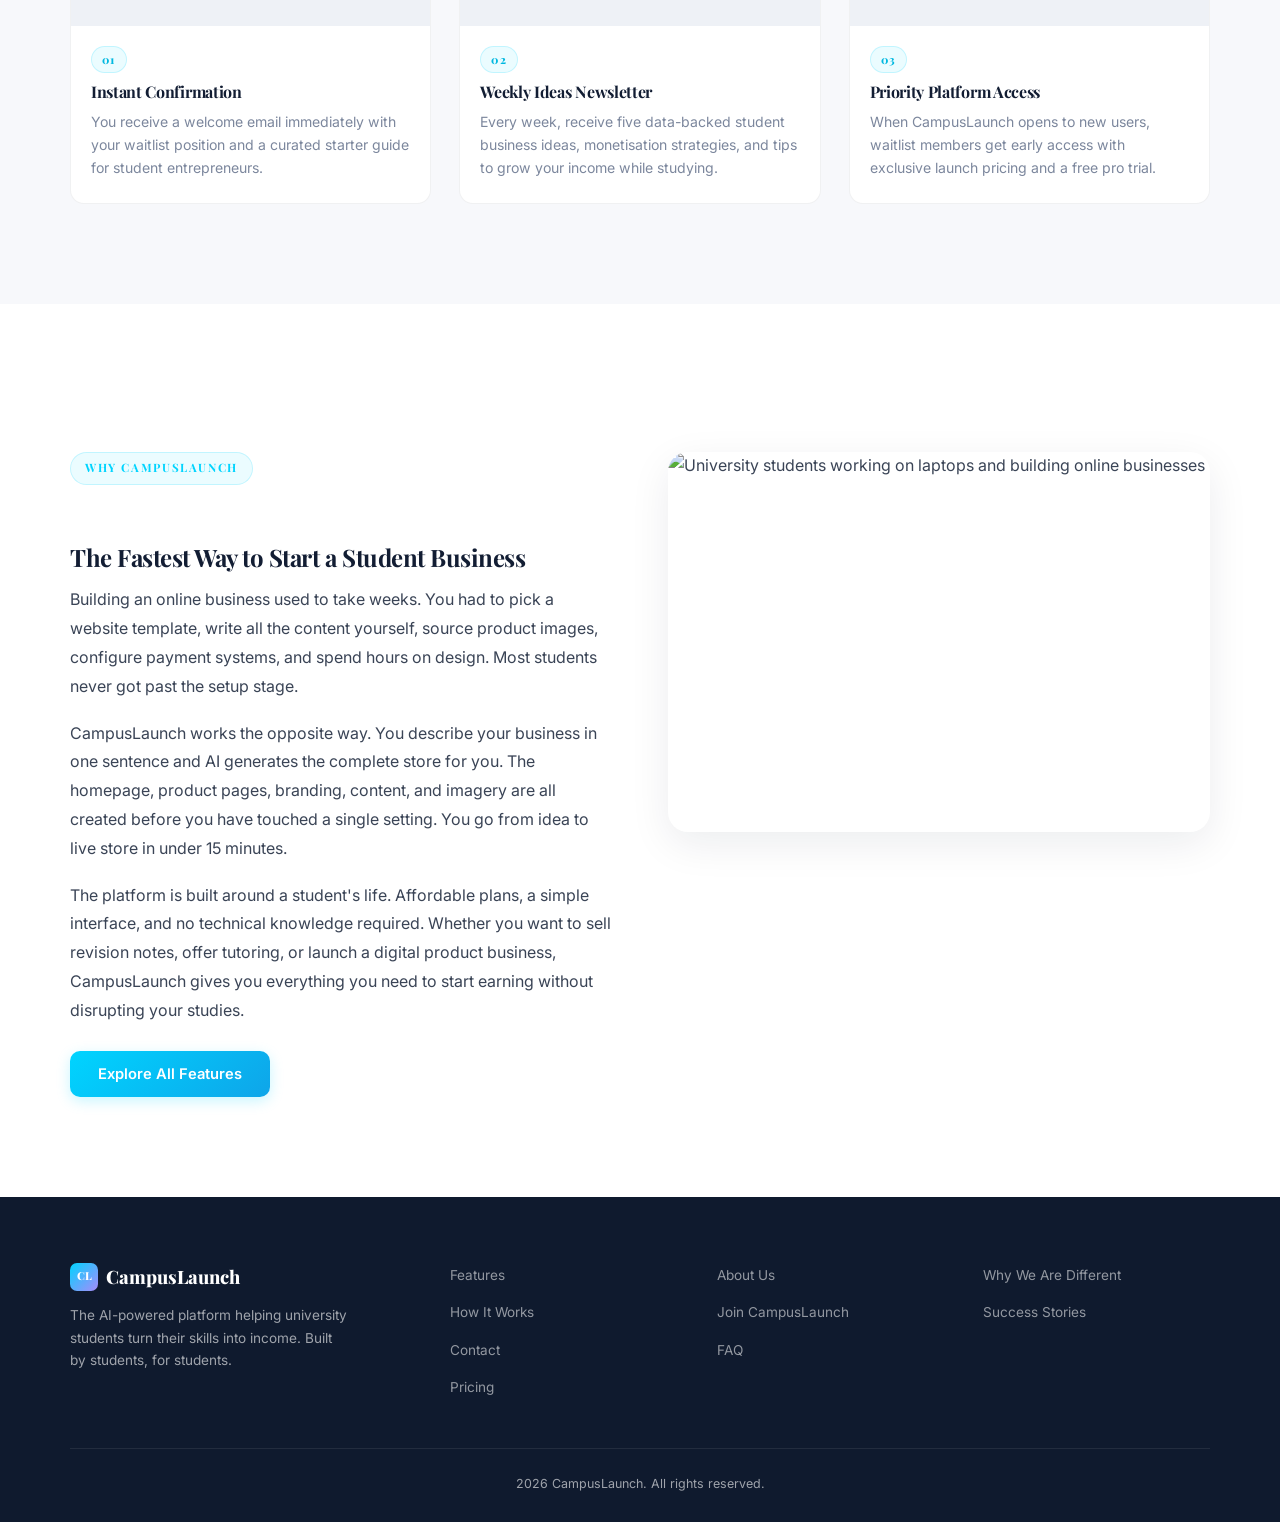
==== commit 24e89987: "bug fixes" ====
--- a/CampusLaunch/contact.html
+++ b/CampusLaunch/contact.html
@@ -275,8 +275,7 @@
           <div class="fb-name"><span class="logo-mark">CL</span> CampusLaunch</div>
           <p>The AI-powered platform helping university students turn their skills into income. Built by students, for students.</p>
         </div>
-        <div class="footer-co
-        l">
+        <div class="footer-col">
           <ul>
             <li><a href="/features">Features</a></li>
             <li><a href="/how-it-works">How It Works</a></li>
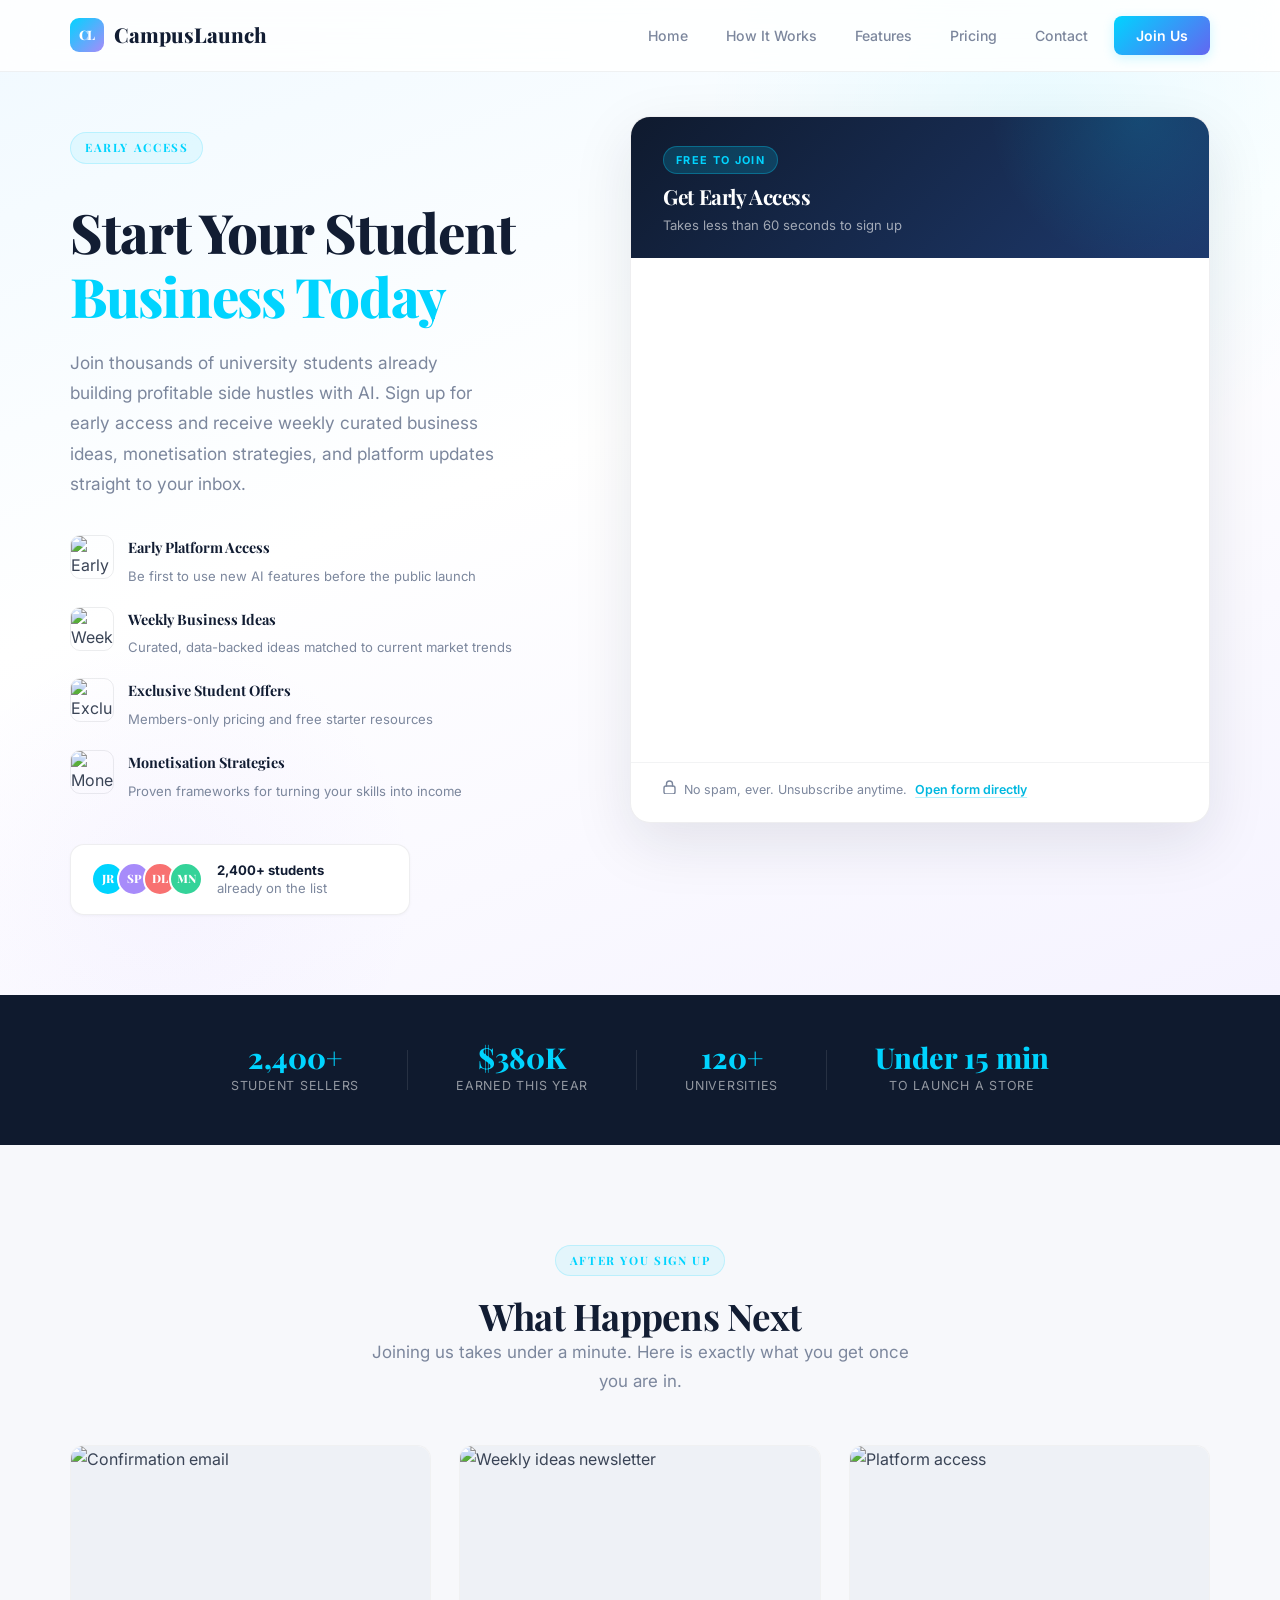
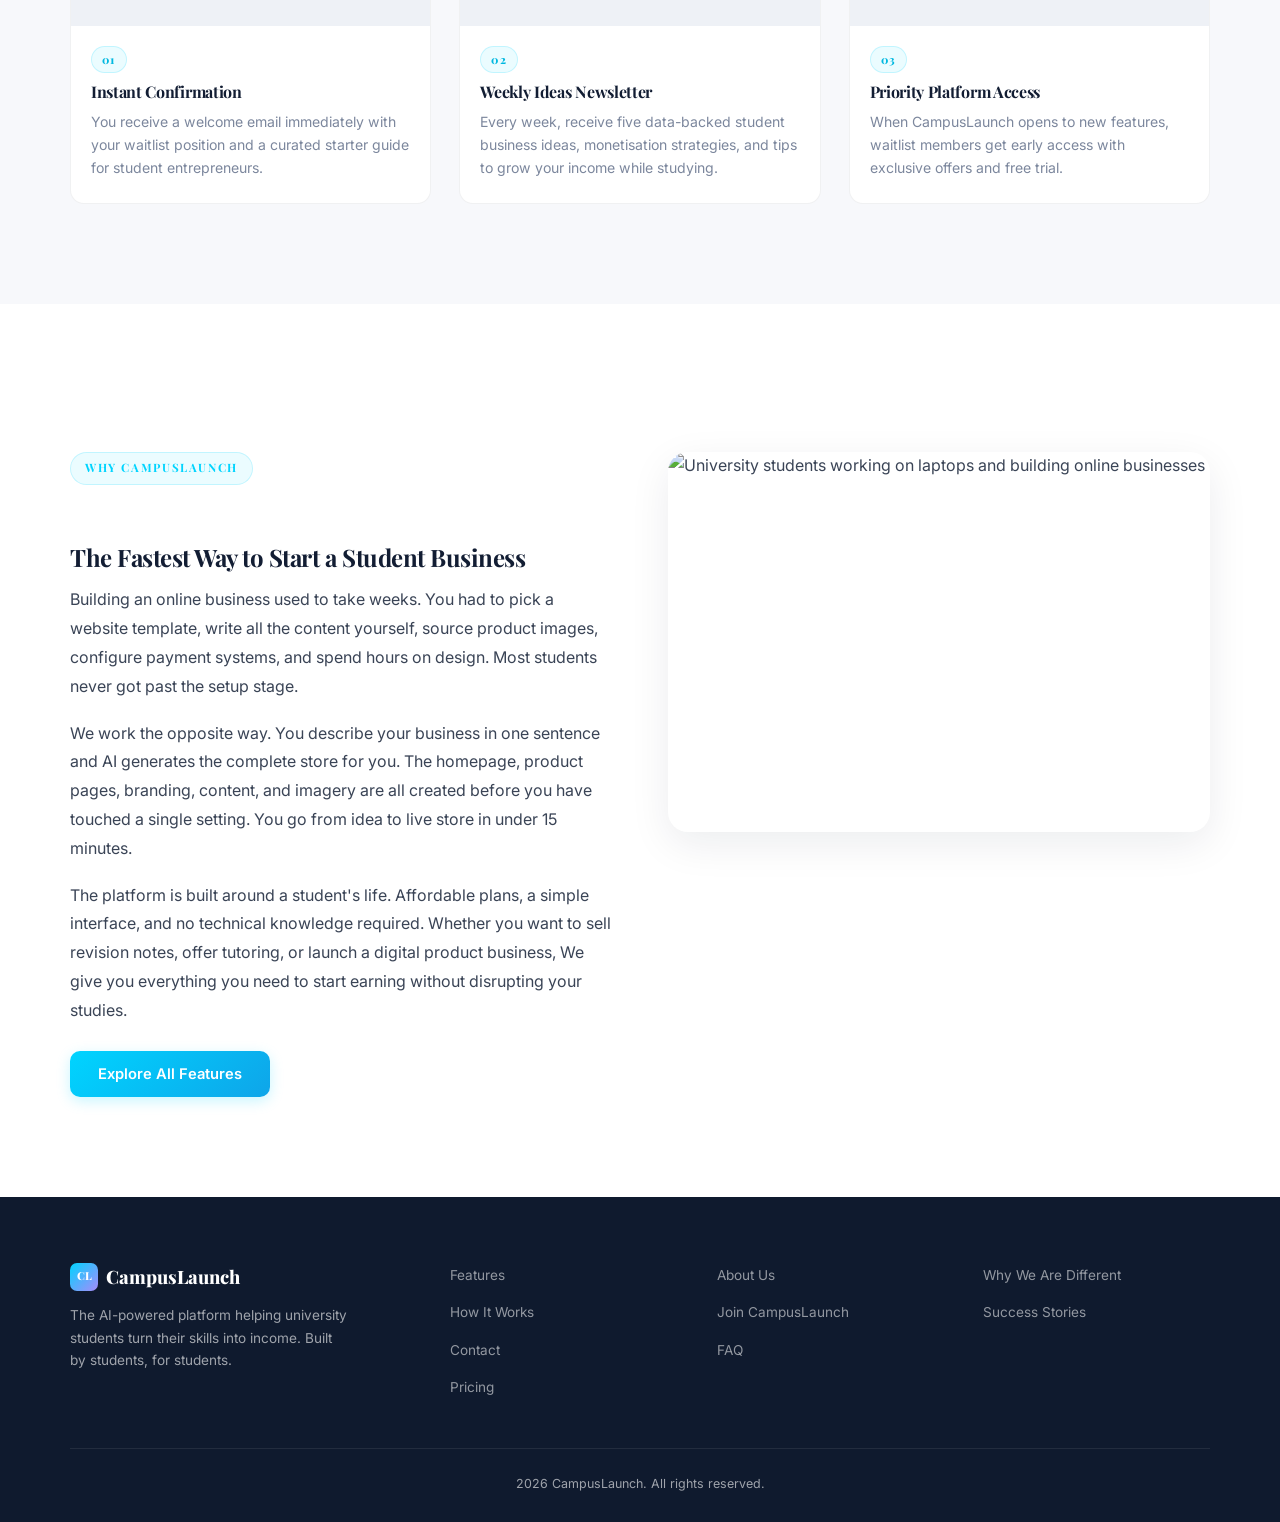
==== commit 6c3e2136: "KDA updates" ====
--- a/CampusLaunch/contact.html
+++ b/CampusLaunch/contact.html
@@ -209,7 +209,7 @@
       <div class="reveal">
         <div class="section-label">After You Sign Up</div>
         <h2>What Happens Next</h2>
-        <p class="section-desc mx-auto">Joining the CampusLaunch waitlist takes under a minute. Here is exactly what you get once you are in.</p>
+        <p class="section-desc mx-auto">Joining us takes under a minute. Here is exactly what you get once you are in.</p>
       </div>
       <div class="next-grid stagger">
         <div class="next-card">
@@ -234,7 +234,7 @@
           </div>
           <div class="next-num">03</div>
           <h3>Priority Platform Access</h3>
-          <p>When CampusLaunch opens to new users, waitlist members get early access with exclusive launch pricing and a free pro trial.</p>
+          <p>When CampusLaunch opens to new features, waitlist members get early access with exclusive offers and free trial.</p>
         </div>
       </div>
     </div>
@@ -249,9 +249,9 @@
           <h2>The Fastest Way to Start a Student Business</h2>
           <p>Building an online business used to take weeks. You had to pick a website template, write all the content yourself, source product images, configure payment systems, and spend hours on design. Most students never got past the setup stage.</p>
 
-          <p>CampusLaunch works the opposite way. You describe your business in one sentence and AI generates the complete store for you. The homepage, product pages, branding, content, and imagery are all created before you have touched a single setting. You go from idea to live store in under 15 minutes.</p>
-
-          <p>The platform is built around a student's life. Affordable plans, a simple interface, and no technical knowledge required. Whether you want to sell revision notes, offer tutoring, or launch a digital product business, CampusLaunch gives you everything you need to start earning without disrupting your studies.</p>
+          <p>We work the opposite way. You describe your business in one sentence and AI generates the complete store for you. The homepage, product pages, branding, content, and imagery are all created before you have touched a single setting. You go from idea to live store in under 15 minutes.</p>
+
+          <p>The platform is built around a student's life. Affordable plans, a simple interface, and no technical knowledge required. Whether you want to sell revision notes, offer tutoring, or launch a digital product business, We give you everything you need to start earning without disrupting your studies.</p>
 
           <a href="/features" class="btn btn-primary" style="margin-top:8px; display:inline-flex;">Explore All Features</a>
         </div>
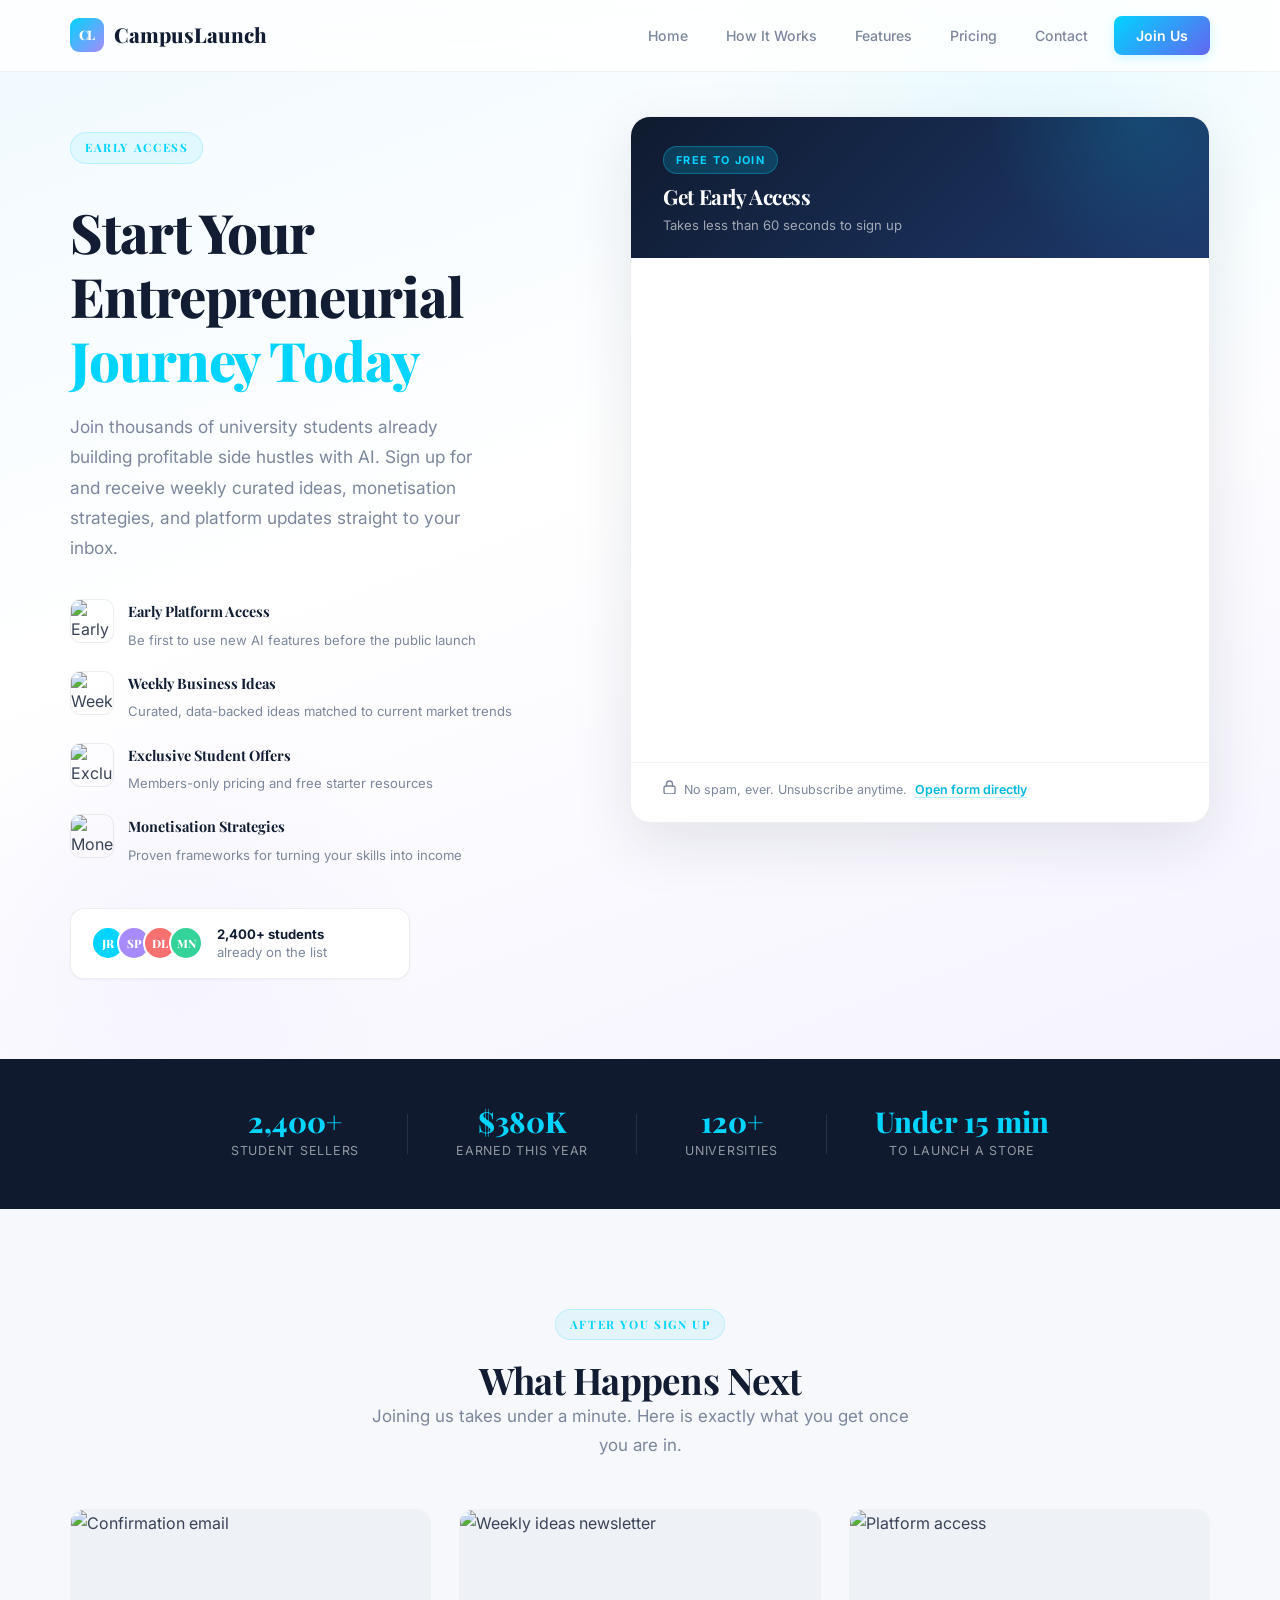
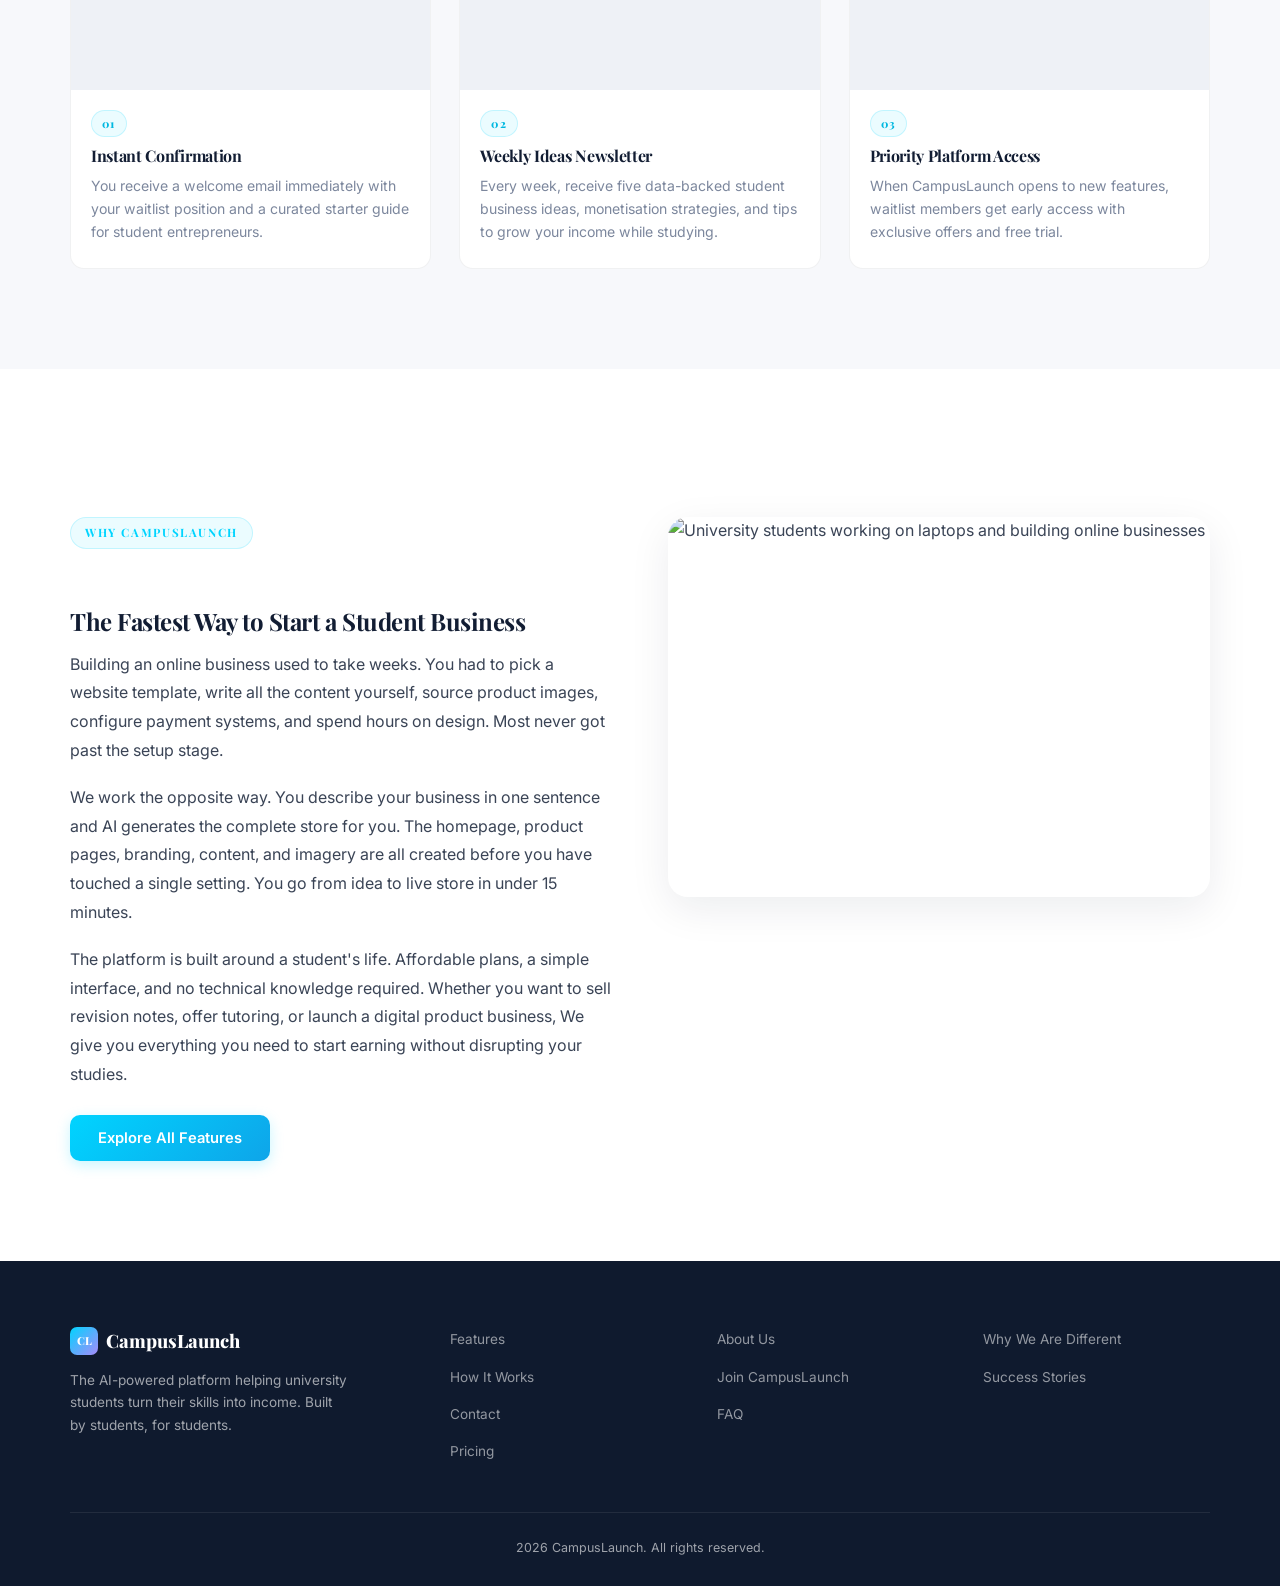
==== commit 9bc9dd35: "KDA" ====
--- a/CampusLaunch/contact.html
+++ b/CampusLaunch/contact.html
@@ -80,8 +80,8 @@
         <!-- Left: Text and Benefits -->
         <div class="contact-hero-text">
           <div class="section-label">Early Access</div>
-          <h1>Start Your Student<br><span class="accent">Business Today</span></h1>
-          <p class="contact-lead">Join thousands of university students already building profitable side hustles with AI. Sign up for early access and receive weekly curated business ideas, monetisation strategies, and platform updates straight to your inbox.</p>
+          <h1>Start Your Entrepreneurial<br><span class="accent">Journey Today</span></h1>
+          <p class="contact-lead">Join thousands of university students already building profitable side hustles with AI. Sign up for and receive weekly curated ideas, monetisation strategies, and platform updates straight to your inbox.</p>
 
           <div class="contact-benefits">
             <div class="benefit-item">
@@ -247,7 +247,7 @@
         <div class="prose">
           <div class="section-label">Why CampusLaunch</div>
           <h2>The Fastest Way to Start a Student Business</h2>
-          <p>Building an online business used to take weeks. You had to pick a website template, write all the content yourself, source product images, configure payment systems, and spend hours on design. Most students never got past the setup stage.</p>
+          <p>Building an online business used to take weeks. You had to pick a website template, write all the content yourself, source product images, configure payment systems, and spend hours on design. Most never got past the setup stage.</p>
 
           <p>We work the opposite way. You describe your business in one sentence and AI generates the complete store for you. The homepage, product pages, branding, content, and imagery are all created before you have touched a single setting. You go from idea to live store in under 15 minutes.</p>
 
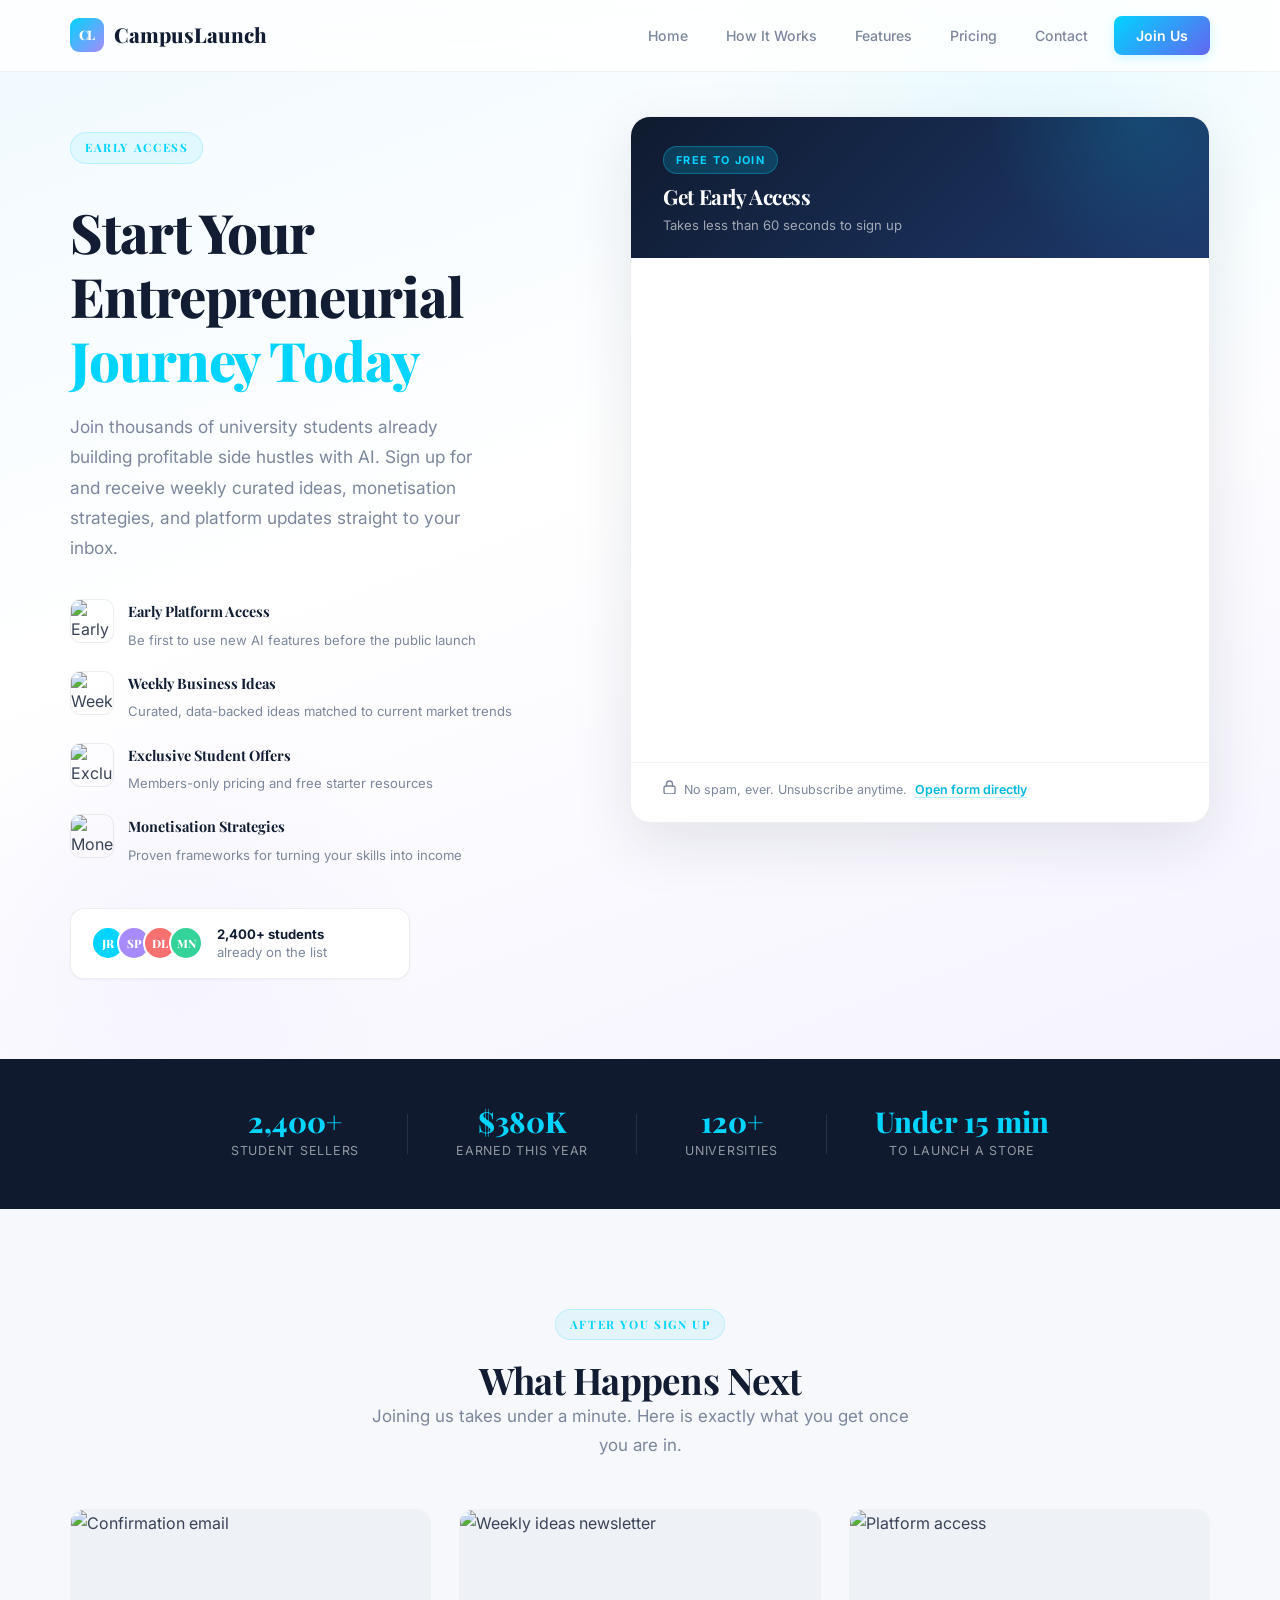
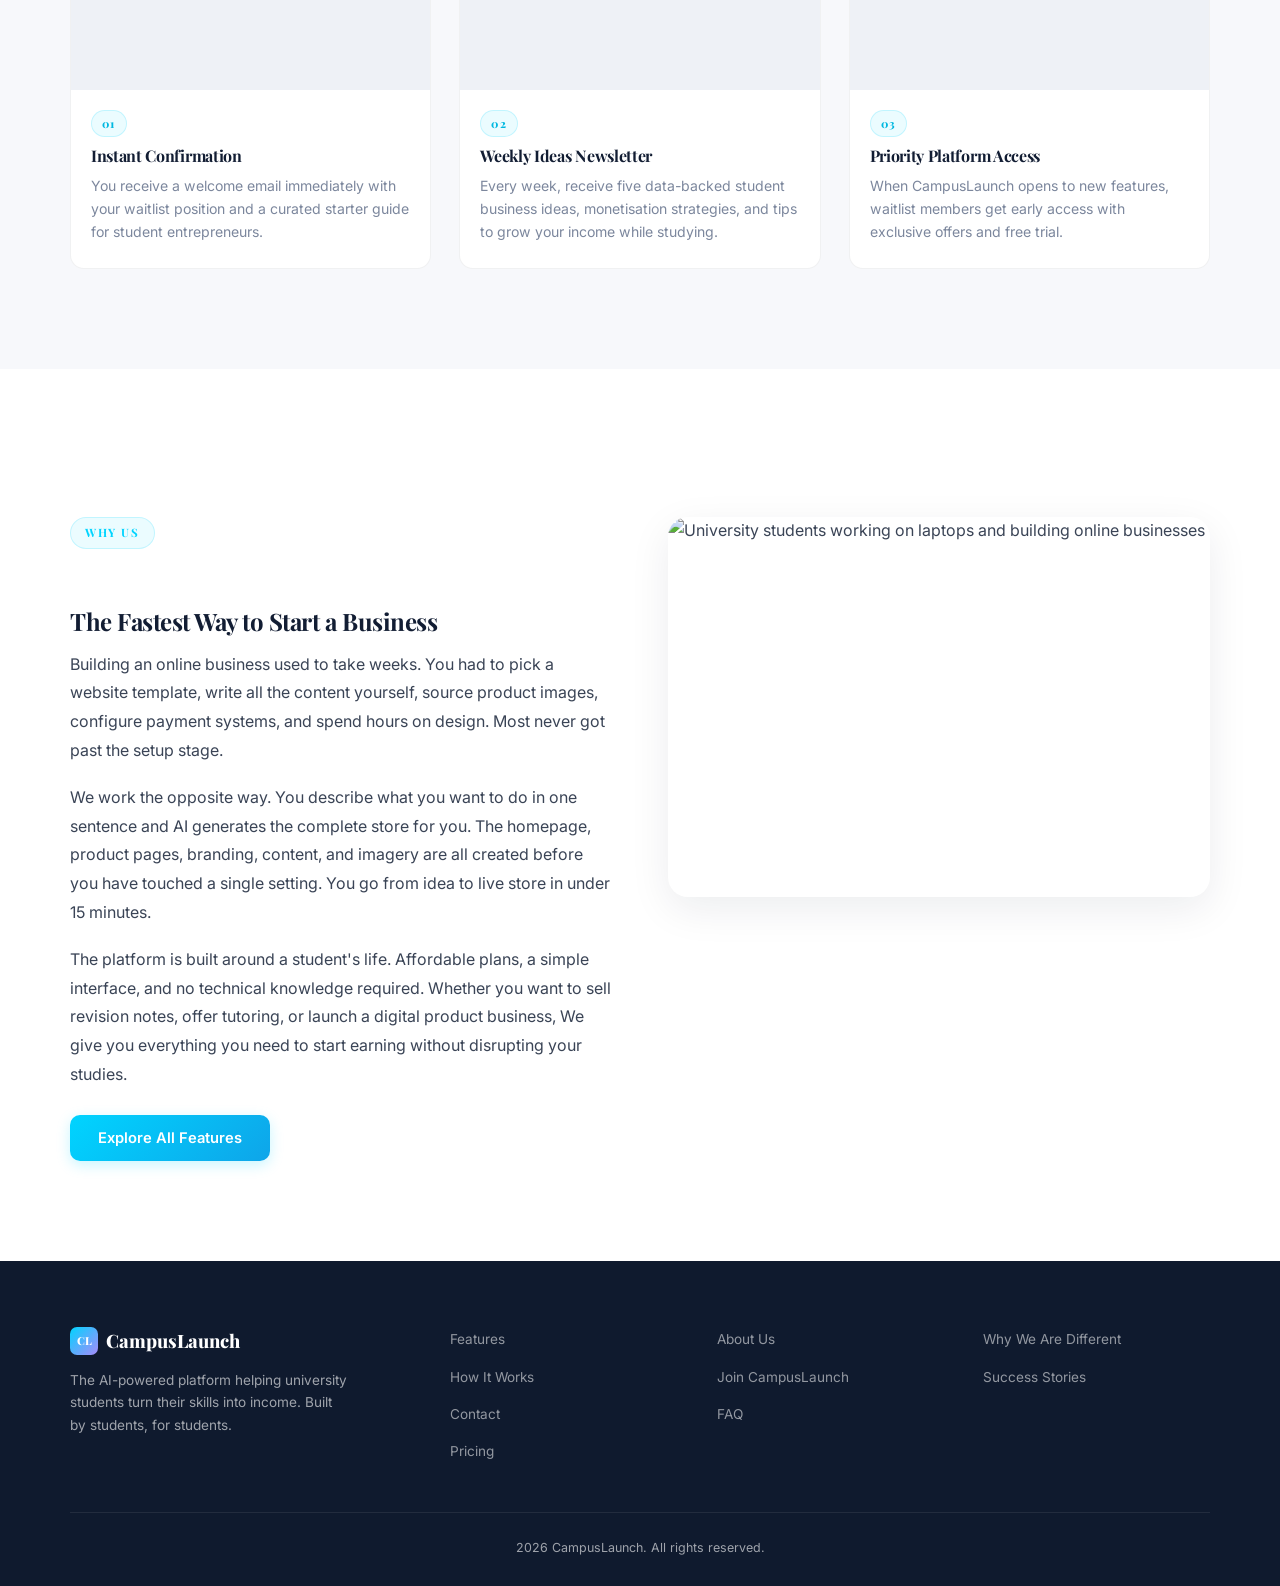
==== commit 01e4f1fd: "KDA" ====
--- a/CampusLaunch/contact.html
+++ b/CampusLaunch/contact.html
@@ -245,11 +245,11 @@
     <div class="container">
       <div class="content-with-image reveal">
         <div class="prose">
-          <div class="section-label">Why CampusLaunch</div>
-          <h2>The Fastest Way to Start a Student Business</h2>
+          <div class="section-label">Why Us</div>
+          <h2>The Fastest Way to Start a Business</h2>
           <p>Building an online business used to take weeks. You had to pick a website template, write all the content yourself, source product images, configure payment systems, and spend hours on design. Most never got past the setup stage.</p>
 
-          <p>We work the opposite way. You describe your business in one sentence and AI generates the complete store for you. The homepage, product pages, branding, content, and imagery are all created before you have touched a single setting. You go from idea to live store in under 15 minutes.</p>
+          <p>We work the opposite way. You describe what you want to do in one sentence and AI generates the complete store for you. The homepage, product pages, branding, content, and imagery are all created before you have touched a single setting. You go from idea to live store in under 15 minutes.</p>
 
           <p>The platform is built around a student's life. Affordable plans, a simple interface, and no technical knowledge required. Whether you want to sell revision notes, offer tutoring, or launch a digital product business, We give you everything you need to start earning without disrupting your studies.</p>
 
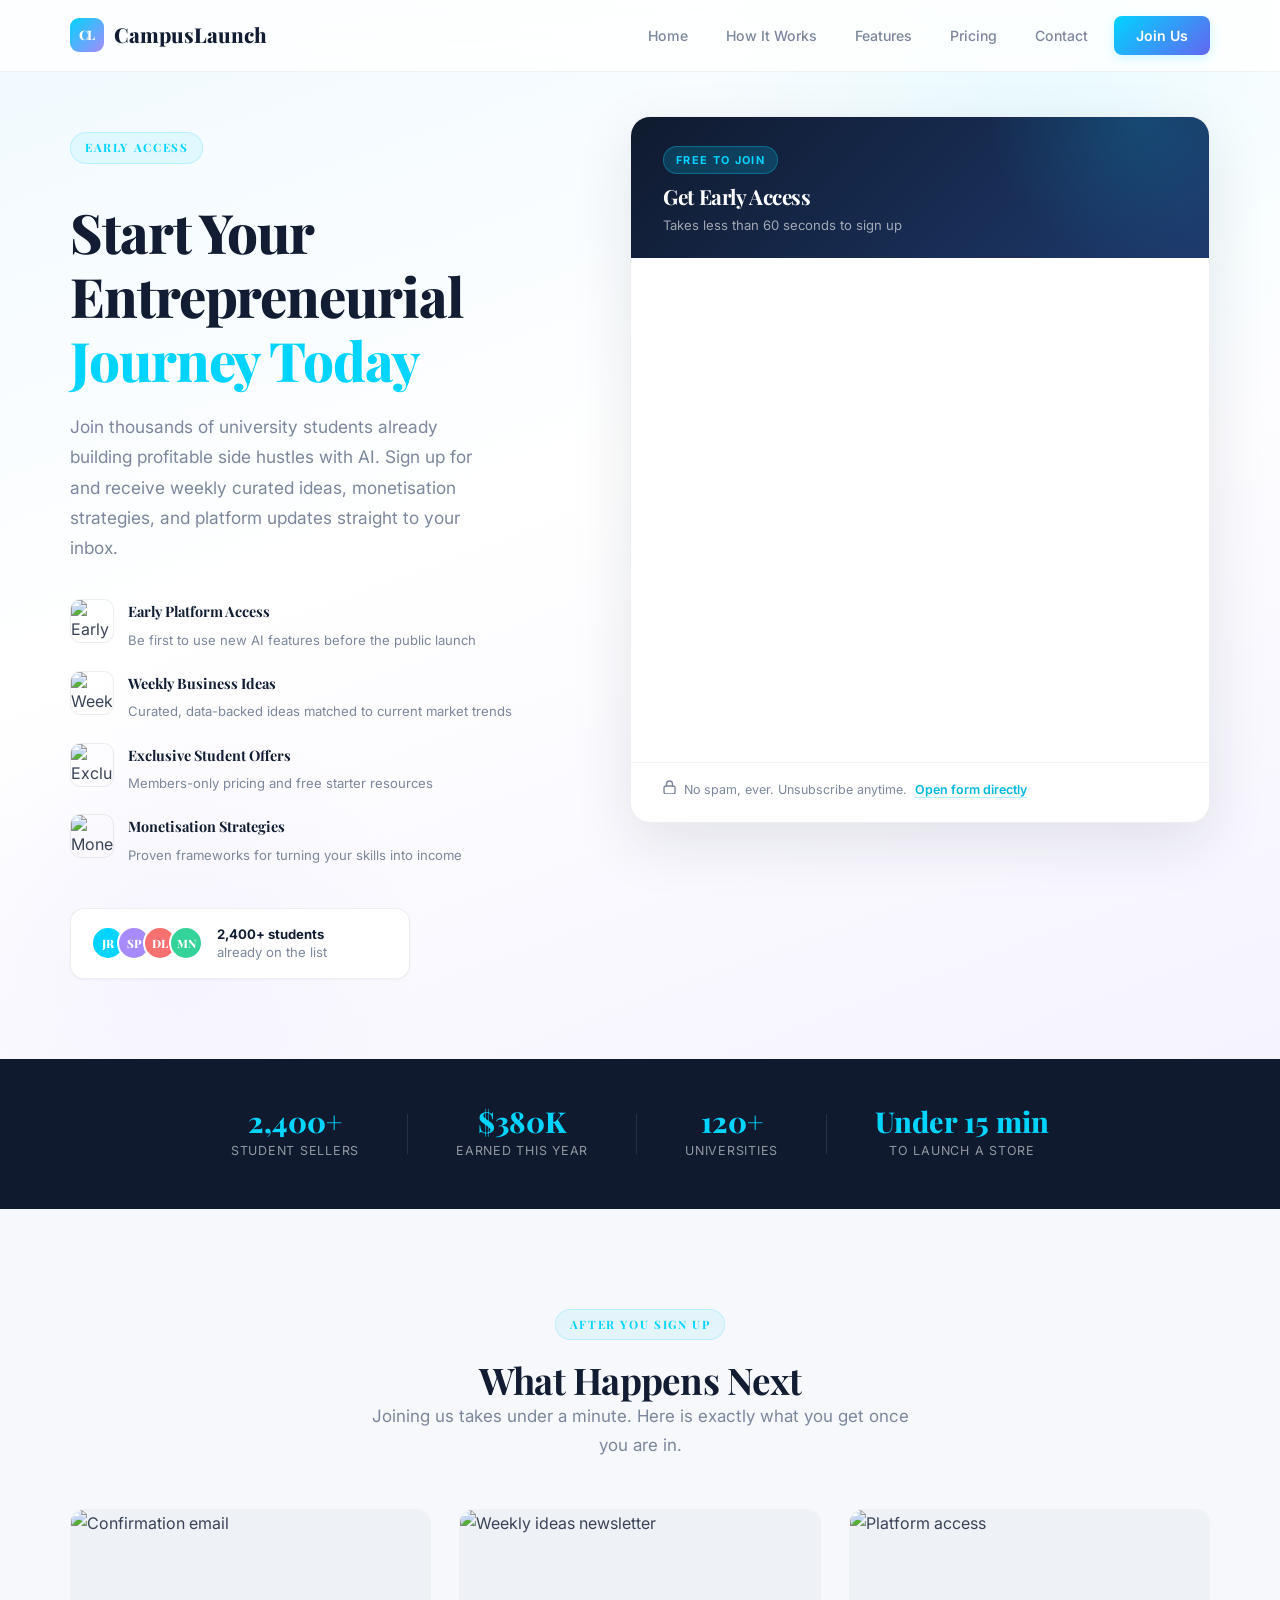
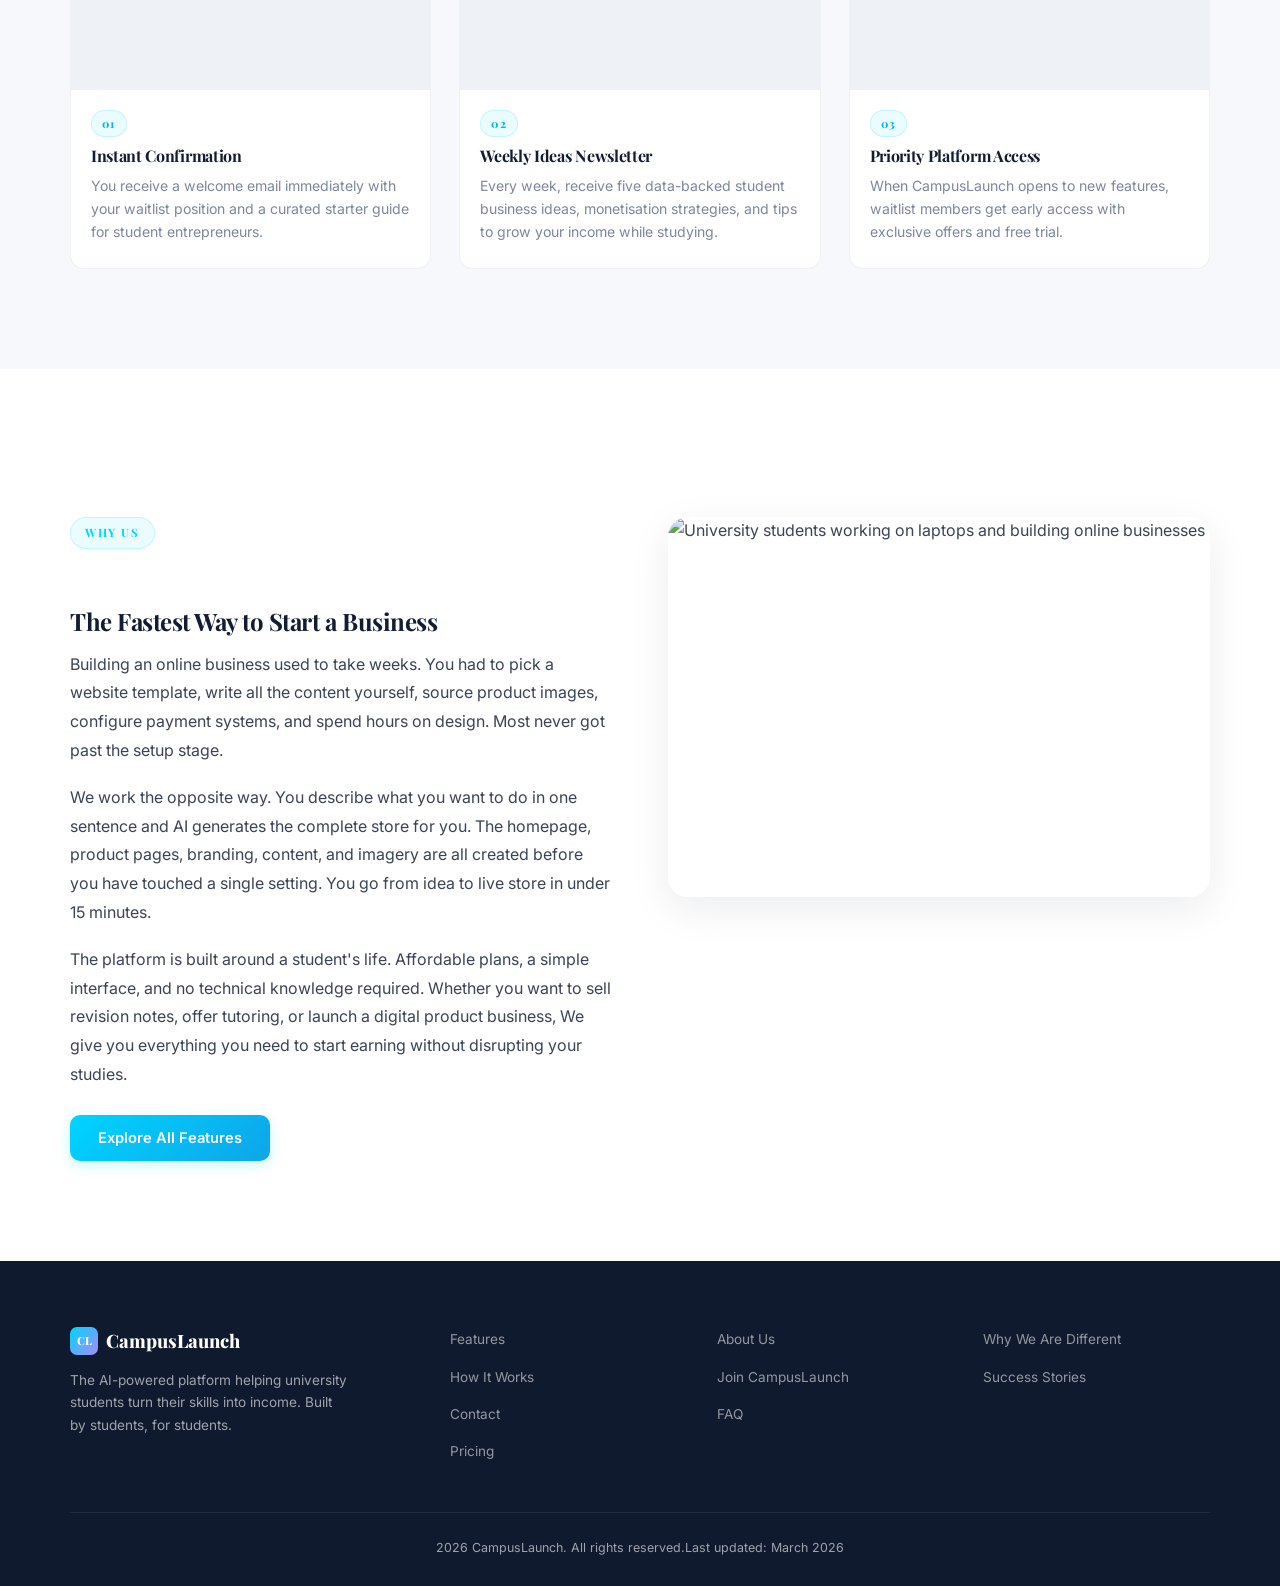
==== commit 95941845: "Last updated date" ====
--- a/CampusLaunch/contact.html
+++ b/CampusLaunch/contact.html
@@ -299,6 +299,7 @@
       </div>
       <div class="footer-bottom">
         <span>2026 CampusLaunch. All rights reserved.</span>
+        <span class="last-updated"> Last updated: March 2026 </span>
       </div>
     </div>
   </footer>
